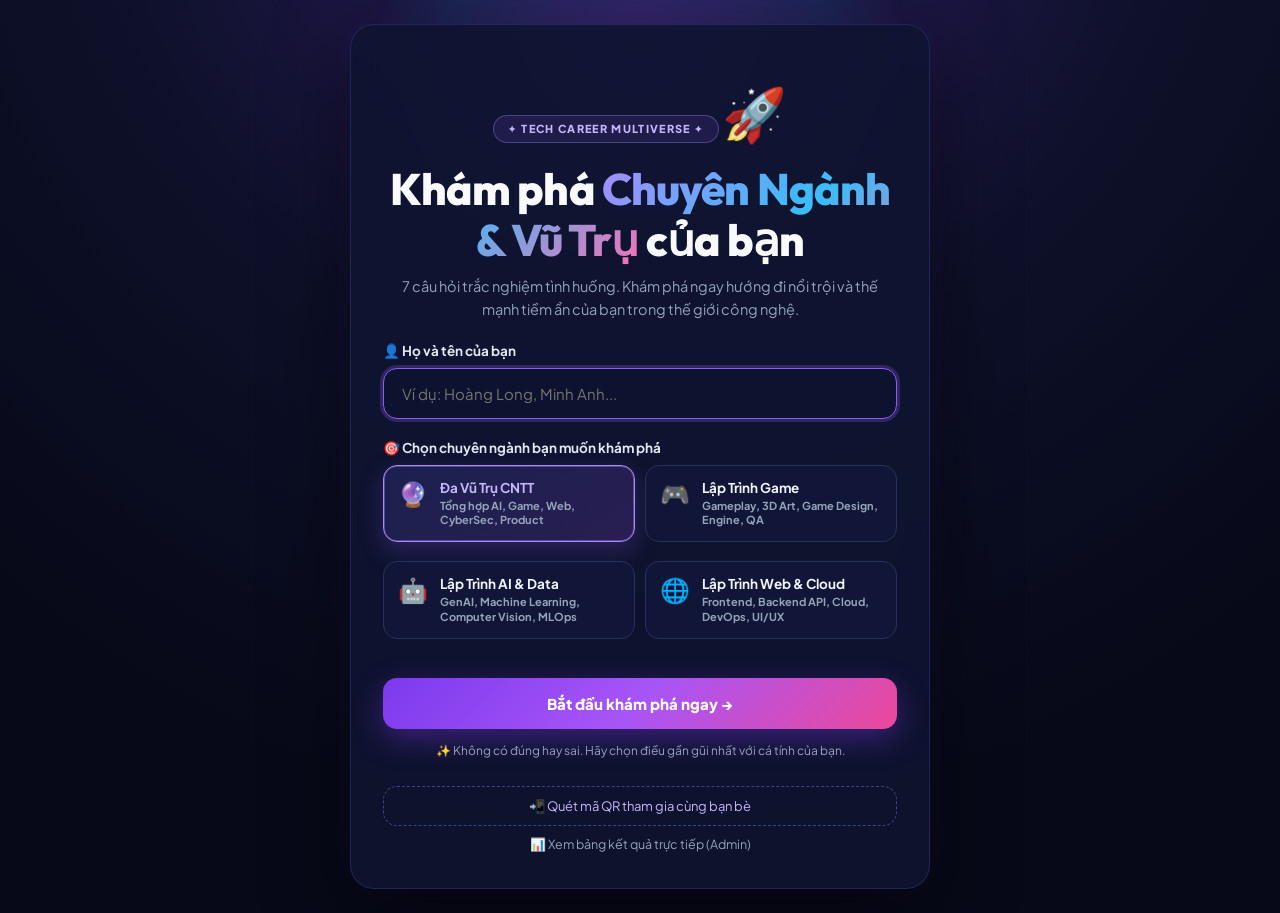
==== index.html @ b435159c "feat: add multi-major expansion for Game Dev, AI Programming, Web Cloud and IT Multiverse with rich " ====
<!doctype html>
<html lang="vi">
<head>
  <meta charset="UTF-8">
  <meta name="viewport" content="width=device-width,initial-scale=1">
  <title>Tech Multiverse — Khám Phá Chuyên Ngành CNTT, Game & AI</title>
  <link rel="stylesheet" href="css/style.css">
  <link rel="preconnect" href="https://fonts.googleapis.com">
  <link rel="preconnect" href="https://fonts.gstatic.com" crossorigin>
  <link href="https://fonts.googleapis.com/css2?family=Outfit:wght@400;500;600;700;800;900&family=Plus+Jakarta+Sans:wght@400;500;600;700&display=swap" rel="stylesheet">
</head>
<body>
  <div class="bg-glow"></div>
  <main class="shell">
    <section class="hero card">
      <div class="badge">✦ TECH CAREER MULTIVERSE ✦</div>
      <div class="orbit">🚀</div>
      <h1>Khám phá <span>Chuyên Ngành & Vũ Trụ</span> của bạn</h1>
      <p class="hero-sub">7 câu hỏi trắc nghiệm tình huống. Khám phá ngay hướng đi nổi trội và thế mạnh tiềm ẩn của bạn trong thế giới công nghệ.</p>
      
      <form id="joinForm">
        <div class="form-group">
          <label for="name">👤 Họ và tên của bạn</label>
          <input id="name" maxlength="40" autocomplete="name" placeholder="Ví dụ: Hoàng Long, Minh Anh..." required autofocus>
        </div>

        <div class="form-group">
          <label>🎯 Chọn chuyên ngành bạn muốn khám phá</label>
          <div class="track-grid" id="trackSelector">
            <label class="track-card active" data-track="itGeneral">
              <input type="radio" name="track" value="itGeneral" checked>
              <div class="track-icon">🔮</div>
              <div class="track-text">
                <strong>Đa Vũ Trụ CNTT</strong>
                <span>Tổng hợp AI, Game, Web, CyberSec, Product</span>
              </div>
            </label>

            <label class="track-card" data-track="gameDev">
              <input type="radio" name="track" value="gameDev">
              <div class="track-icon">🎮</div>
              <div class="track-text">
                <strong>Lập Trình Game</strong>
                <span>Gameplay, 3D Art, Game Design, Engine, QA</span>
              </div>
            </label>

            <label class="track-card" data-track="aiFuture">
              <input type="radio" name="track" value="aiFuture">
              <div class="track-icon">🤖</div>
              <div class="track-text">
                <strong>Lập Trình AI & Data</strong>
                <span>GenAI, Machine Learning, Computer Vision, MLOps</span>
              </div>
            </label>

            <label class="track-card" data-track="webDev">
              <input type="radio" name="track" value="webDev">
              <div class="track-icon">🌐</div>
              <div class="track-text">
                <strong>Lập Trình Web & Cloud</strong>
                <span>Frontend, Backend API, Cloud, DevOps, UI/UX</span>
              </div>
            </label>
          </div>
        </div>

        <button type="submit" class="btn-start">Bắt đầu khám phá ngay →</button>
      </form>

      <p class="tiny">✨ Không có đúng hay sai. Hãy chọn điều gần gũi nhất với cá tính của bạn.</p>
      
      <div class="hero-actions">
        <button type="button" class="share-trigger" onclick="openShareQrModal()">📲 Quét mã QR tham gia cùng bạn bè</button>
        <a href="admin.html" class="admin-link">📊 Xem bảng kết quả trực tiếp (Admin)</a>
      </div>
    </section>
  </main>

  <!-- Share QR Modal -->
  <div id="shareQrModal" class="modal-overlay" onclick="closeShareQrModal(event)">
    <div class="modal-content" onclick="event.stopPropagation()">
      <button class="modal-close" onclick="closeShareQrModal()">&times;</button>
      <div class="badge">CHIA SẺ TRÒ CHƠI</div>
      <h2 style="margin:12px 0 6px">Mời bạn bè cùng thử sức</h2>
      <p style="margin:0 0 14px;color:var(--muted)">Quét mã QR dưới đây bằng camera điện thoại để vào game:</p>
      <div id="shareQrCode" class="big-qr"></div>
      <div class="qr-url-badge" id="shareUrlDisplay" style="font-size:13px;margin-bottom:12px"></div>
    </div>
  </div>

  <script src="js/qrcode.min.js"></script>
  <script src="js/app.js"></script>
</body>
</html>
---- css/style.css ----
/* =========================================================
   TECH & GAME & AI CAREER MULTIVERSE — DESIGN SYSTEM
   ========================================================= */

* {
  box-sizing: border-box;
}

:root {
  --bg: #070918;
  --bg-gradient: radial-gradient(circle at 50% -20%, #2f1d64 0%, #0d1028 45%, #070918 80%);
  --card: rgba(16, 20, 48, 0.92);
  --card-border: rgba(99, 102, 241, 0.22);
  --card-hover: rgba(26, 32, 72, 0.95);
  --text: #f8fafc;
  --muted: #94a3b8;
  --line: #222953;
  --accent: #8b5cf6;
  --accent-light: #c084fc;
  --accent-glow: rgba(139, 92, 246, 0.35);
  --game-color: #ff6b81;
  --ai-color: #00d2d3;
  --web-color: #54a0ff;
  --radius-lg: 24px;
  --radius-md: 14px;
  --radius-sm: 8px;
}

body {
  margin: 0;
  font-family: 'Plus Jakarta Sans', 'Outfit', Inter, ui-sans-serif, system-ui, -apple-system, sans-serif;
  background: var(--bg-gradient);
  background-color: var(--bg);
  color: var(--text);
  min-height: 100vh;
  position: relative;
  overflow-x: hidden;
  -webkit-font-smoothing: antialiased;
}

.bg-glow {
  position: fixed;
  top: -150px;
  left: 50%;
  transform: translateX(-50%);
  width: 650px;
  height: 400px;
  background: radial-gradient(circle, rgba(139, 92, 246, 0.18) 0%, rgba(0, 210, 211, 0.08) 50%, transparent 70%);
  pointer-events: none;
  z-index: 0;
}

button, input, select {
  font: inherit;
}

.shell {
  min-height: 100vh;
  display: grid;
  place-items: center;
  padding: 24px 16px;
  position: relative;
  z-index: 1;
}

.card {
  width: min(100%, 580px);
  background: var(--card);
  backdrop-filter: blur(16px);
  -webkit-backdrop-filter: blur(16px);
  border: 1px solid var(--card-border);
  border-radius: var(--radius-lg);
  padding: 30px 24px;
  box-shadow: 0 25px 80px rgba(0, 0, 0, 0.55), 0 0 40px rgba(139, 92, 246, 0.08);
}

.hero {
  text-align: center;
}

.badge {
  display: inline-flex;
  align-items: center;
  gap: 6px;
  padding: 6px 14px;
  background: rgba(139, 92, 246, 0.12);
  border: 1px solid rgba(167, 139, 250, 0.35);
  border-radius: 999px;
  font-size: 11px;
  font-weight: 800;
  letter-spacing: 0.12em;
  color: #c4b5fd;
  text-transform: uppercase;
}

.orbit {
  font-size: 52px;
  margin: 18px 0 6px;
  display: inline-block;
  animation: floatOrb 3s ease-in-out infinite alternate;
}

@keyframes floatOrb {
  0% { transform: translateY(0px) rotate(0deg); }
  100% { transform: translateY(-8px) rotate(6deg); }
}

h1 {
  font-family: 'Outfit', sans-serif;
  font-size: clamp(30px, 7vw, 44px);
  font-weight: 800;
  line-height: 1.15;
  margin: 12px 0 10px;
  letter-spacing: -0.02em;
}

h1 span {
  background: linear-gradient(135deg, #a78bfa 0%, #38bdf8 50%, #f472b6 100%);
  -webkit-background-clip: text;
  -webkit-text-fill-color: transparent;
}

.hero-sub {
  color: var(--muted);
  line-height: 1.6;
  font-size: 14.5px;
  margin: 0 0 20px;
}

form {
  text-align: left;
  margin-top: 20px;
}

.form-group {
  margin-bottom: 20px;
}

label {
  display: block;
  font-size: 13.5px;
  font-weight: 700;
  margin: 0 0 9px;
  color: #e2e8f0;
}

input {
  width: 100%;
  padding: 15px 18px;
  border-radius: var(--radius-md);
  border: 1px solid #333d6b;
  background: #090c20;
  color: #fff;
  font-size: 15px;
  outline: none;
  transition: all 0.2s ease;
}

input:focus {
  border-color: #8b5cf6;
  box-shadow: 0 0 0 3px rgba(139, 92, 246, 0.25);
  background: #0d122e;
}

/* Track Selector Grid */
.track-grid {
  display: grid;
  grid-template-columns: 1fr;
  gap: 10px;
}

@media(min-width: 480px) {
  .track-grid {
    grid-template-columns: 1fr 1fr;
  }
}

.track-card {
  position: relative;
  display: flex;
  align-items: flex-start;
  gap: 12px;
  padding: 13px 14px;
  background: #111638;
  border: 1.5px solid #28305e;
  border-radius: var(--radius-md);
  cursor: pointer;
  transition: all 0.2s cubic-bezier(0.4, 0, 0.2, 1);
}

.track-card input[type="radio"] {
  display: none;
}

.track-card:hover {
  border-color: #7c6cf7;
  background: #171d49;
  transform: translateY(-2px);
}

.track-card.active {
  border-color: #a78bfa;
  background: linear-gradient(145deg, #1b204f 0%, #291e52 100%);
  box-shadow: 0 8px 24px rgba(139, 92, 246, 0.25), inset 0 0 0 1px rgba(167, 139, 250, 0.4);
}

.track-icon {
  font-size: 24px;
  flex-shrink: 0;
  line-height: 1;
  margin-top: 2px;
}

.track-text strong {
  display: block;
  font-size: 13.5px;
  color: #f1f5f9;
  font-weight: 700;
}

.track-text span {
  display: block;
  font-size: 11px;
  color: var(--muted);
  line-height: 1.35;
  margin-top: 3px;
}

.track-card.active .track-text strong {
  color: #c4b5fd;
}

button.btn-start, .btn-primary {
  width: 100%;
  border: 0;
  border-radius: var(--radius-md);
  padding: 16px;
  margin-top: 10px;
  background: linear-gradient(135deg, #7c3aed 0%, #a855f7 50%, #ec4899 100%);
  color: white;
  font-weight: 800;
  font-size: 15px;
  cursor: pointer;
  box-shadow: 0 10px 30px rgba(124, 58, 237, 0.4);
  transition: all 0.2s ease;
}

button.btn-start:hover, .btn-primary:hover {
  transform: translateY(-2px);
  box-shadow: 0 14px 38px rgba(124, 58, 237, 0.55);
}

button.btn-start:disabled {
  opacity: 0.6;
  cursor: not-allowed;
  transform: none;
}

.tiny {
  font-size: 12px;
  color: var(--muted);
  margin-top: 14px;
}

.hero-actions {
  margin-top: 18px;
  display: flex;
  flex-direction: column;
  gap: 10px;
}

.admin-link {
  font-size: 12.5px;
  color: #94a3b8;
  text-decoration: none;
  transition: color 0.2s;
}

.admin-link:hover {
  color: #c4b5fd;
  text-decoration: underline;
}

/* =========================================================
   GAME SCREEN
   ========================================================= */

.game-card {
  width: min(100%, 640px);
}

.game-header {
  display: flex;
  justify-content: space-between;
  align-items: center;
  gap: 12px;
  padding-bottom: 16px;
  border-bottom: 1px solid var(--line);
  margin-bottom: 16px;
}

.user-chip {
  display: inline-flex;
  align-items: center;
  gap: 8px;
  background: #151a3f;
  padding: 5px 12px;
  border-radius: 999px;
  border: 1px solid #2b3366;
}

.user-avatar {
  font-size: 14px;
}

.user-name {
  font-size: 13px;
  font-weight: 700;
  color: #e2e8f0;
}

.topline {
  display: flex;
  align-items: center;
  justify-content: space-between;
  color: var(--muted);
  font-size: 13px;
}

.counter-badge {
  background: #202758;
  padding: 3px 10px;
  border-radius: 999px;
  font-weight: 800;
  color: #c4b5fd;
  font-size: 12px;
}

.progress {
  height: 8px;
  background: #1b2046;
  border-radius: 20px;
  margin: 12px 0 22px;
  overflow: hidden;
}

.progress i {
  display: block;
  height: 100%;
  width: 0;
  background: linear-gradient(90deg, #7c3aed, #06b6d4, #f43f5e);
  transition: width 0.3s cubic-bezier(0.4, 0, 0.2, 1);
}

.question-box {
  margin-bottom: 22px;
}

.question-box h2 {
  font-size: 19px;
  line-height: 1.45;
  margin: 0;
  font-weight: 700;
  color: #ffffff;
}

.q-num {
  color: #a78bfa;
  font-weight: 800;
}

.answers {
  display: grid;
  gap: 11px;
}

.answer {
  margin: 0;
  text-align: left;
  background: #14193d;
  border: 1px solid #2d3669;
  border-radius: var(--radius-md);
  padding: 14px 16px;
  font-weight: 600;
  font-size: 14px;
  color: #f1f5f9;
  cursor: pointer;
  display: flex;
  align-items: flex-start;
  gap: 12px;
  line-height: 1.45;
  transition: all 0.18s ease;
}

.answer:hover {
  border-color: #8b5cf6;
  background: #1d2354;
  transform: translateX(3px);
  box-shadow: 0 4px 16px rgba(139, 92, 246, 0.2);
}

.answer-index {
  display: inline-flex;
  align-items: center;
  justify-content: center;
  width: 24px;
  height: 24px;
  border-radius: 6px;
  background: #252e68;
  color: #c4b5fd;
  font-size: 12px;
  font-weight: 800;
  flex-shrink: 0;
}

/* =========================================================
   RESULT SCREEN
   ========================================================= */

.result-card {
  text-align: center;
  width: min(100%, 640px);
}

.result-header {
  display: flex;
  justify-content: space-between;
  align-items: center;
  padding-bottom: 14px;
  border-bottom: 1px solid var(--line);
  margin-bottom: 16px;
}

.user-greeting {
  font-size: 13px;
  color: var(--muted);
}

.user-greeting b {
  color: #fff;
}

.result-icon {
  font-size: 72px;
  margin: 10px 0 6px;
  filter: drop-shadow(0 0 25px rgba(167, 139, 250, 0.5));
  animation: pulseIcon 2s ease-in-out infinite alternate;
}

@keyframes pulseIcon {
  0% { transform: scale(1); }
  100% { transform: scale(1.08); }
}

.eyebrow {
  text-transform: uppercase;
  font-size: 11.5px;
  font-weight: 800;
  letter-spacing: 0.16em;
  color: #a78bfa;
  margin-bottom: 6px;
}

.result-card h1 {
  font-size: clamp(28px, 6vw, 36px);
  margin: 0 0 4px;
  letter-spacing: -0.01em;
}

.result-sub {
  font-size: 14px;
  font-weight: 600;
  color: #38bdf8;
  margin: 0 0 16px;
}

.result-desc {
  color: #cbd5e1;
  font-size: 14px;
  line-height: 1.6;
  text-align: left;
  background: #13173c;
  border: 1px solid #283060;
  border-radius: var(--radius-md);
  padding: 16px;
  margin-bottom: 18px;
}

/* Skills Box */
.skills-box {
  text-align: left;
  margin-bottom: 18px;
  background: #111537;
  border: 1px solid #272f60;
  border-radius: var(--radius-md);
  padding: 14px 16px;
}

.skills-title {
  display: block;
  font-size: 12.5px;
  font-weight: 700;
  color: #f1f5f9;
  margin-bottom: 10px;
}

.skills-pills {
  display: flex;
  flex-wrap: wrap;
  gap: 8px;
}

.skill-pill {
  display: inline-block;
  background: rgba(139, 92, 246, 0.15);
  border: 1px solid rgba(167, 139, 250, 0.35);
  color: #ddd6fe;
  font-size: 12px;
  font-weight: 600;
  padding: 4px 11px;
  border-radius: 999px;
}

/* Advice Card */
.advice-card {
  display: flex;
  align-items: flex-start;
  gap: 12px;
  text-align: left;
  background: linear-gradient(135deg, rgba(234, 179, 8, 0.08) 0%, rgba(139, 92, 246, 0.08) 100%);
  border: 1px solid rgba(234, 179, 8, 0.25);
  border-radius: var(--radius-md);
  padding: 14px 16px;
  margin-bottom: 22px;
}

.advice-icon {
  font-size: 22px;
  line-height: 1;
  margin-top: 2px;
}

.advice-content strong {
  display: block;
  font-size: 13px;
  color: #fef08a;
  margin-bottom: 3px;
}

.advice-content p {
  margin: 0;
  font-size: 13px;
  color: #e2e8f0;
  line-height: 1.5;
}

/* Score Section */
.score-section {
  text-align: left;
  margin-bottom: 22px;
}

.score-section h3 {
  font-size: 14px;
  color: var(--muted);
  margin: 0 0 12px;
}

.score-list {
  display: grid;
  gap: 10px;
}

.score-row {
  margin: 0;
}

.score-head {
  display: flex;
  justify-content: space-between;
  font-size: 13px;
  margin-bottom: 5px;
  color: #e2e8f0;
}

.score-head span {
  display: flex;
  align-items: center;
  gap: 6px;
}

.mini-bar {
  height: 8px;
  background: #1e2450;
  border-radius: 9px;
  overflow: hidden;
}

.mini-bar i {
  display: block;
  height: 100%;
  background: linear-gradient(90deg, #8b5cf6, #38bdf8);
  border-radius: 9px;
  transition: width 0.4s ease;
}

.result-actions {
  display: flex;
  flex-direction: column;
  gap: 10px;
}

/* =========================================================
   ADMIN DASHBOARD
   ========================================================= */

.admin-body {
  background: #060817;
}

.admin {
  max-width: 1200px;
  margin: auto;
  padding: 32px 20px;
  position: relative;
  z-index: 1;
}

.admin header {
  display: flex;
  justify-content: space-between;
  align-items: center;
  gap: 20px;
  flex-wrap: wrap;
  margin-bottom: 24px;
}

.admin header h1 {
  font-size: clamp(28px, 5vw, 38px);
  margin: 8px 0;
}

.secondary {
  width: auto;
  background: #151a3d;
  border: 1px solid #303a70;
  color: #f1f5f9;
  border-radius: var(--radius-sm);
  padding: 10px 16px;
  margin: 0;
  font-size: 13px;
  font-weight: 700;
  cursor: pointer;
  transition: all 0.2s ease;
}

.secondary:hover {
  background: #1e2555;
  border-color: #8b5cf6;
}

/* Filter Section */
.filter-section {
  background: #0e1232;
  border: 1px solid var(--line);
  border-radius: var(--radius-md);
  padding: 14px 18px;
  margin-bottom: 20px;
  display: flex;
  align-items: center;
  gap: 14px;
  flex-wrap: wrap;
}

.filter-title {
  font-size: 13px;
  font-weight: 700;
  color: #cbd5e1;
}

.filter-pills {
  display: flex;
  gap: 8px;
  flex-wrap: wrap;
}

.filter-pill {
  width: auto;
  margin: 0;
  padding: 7px 14px;
  font-size: 12.5px;
  font-weight: 700;
  border-radius: 999px;
  background: #161c46;
  border: 1px solid #2d3870;
  color: #cbd5e1;
  cursor: pointer;
  transition: all 0.2s ease;
}

.filter-pill:hover {
  border-color: #8b5cf6;
  color: #fff;
}

.filter-pill.active {
  background: linear-gradient(135deg, #7c3aed, #a855f7);
  border-color: #c084fc;
  color: #fff;
  box-shadow: 0 4px 14px rgba(124, 58, 237, 0.4);
}

.stats {
  display: grid;
  grid-template-columns: 1fr;
  gap: 14px;
  margin-bottom: 22px;
}

@media(min-width: 768px) {
  .stats {
    grid-template-columns: repeat(3, 1fr);
  }
}

.metric, .panel {
  background: #0f1435;
  border: 1px solid var(--line);
  border-radius: var(--radius-md);
  padding: 20px;
}

.metric span {
  color: var(--muted);
  font-size: 13px;
  font-weight: 600;
}

.metric strong {
  display: block;
  font-size: 26px;
  margin-top: 8px;
  color: #fff;
  font-family: 'Outfit', sans-serif;
  letter-spacing: -0.01em;
}

.admin-grid {
  display: grid;
  gap: 18px;
}

@media(min-width: 860px) {
  .admin-grid {
    grid-template-columns: 1.25fr 1fr;
  }
}

.panel h2 {
  margin: 0 0 16px;
  font-size: 18px;
}

.dash-row {
  margin: 16px 0;
}

.dash-head {
  display: flex;
  justify-content: space-between;
  gap: 10px;
  margin-bottom: 6px;
  font-size: 13.5px;
}

.dash-bar {
  height: 12px;
  background: #1b2149;
  border-radius: 10px;
  overflow: hidden;
}

.dash-bar i {
  display: block;
  height: 100%;
  background: linear-gradient(90deg, #7c3aed, #38bdf8);
  border-radius: 10px;
  transition: width 0.3s ease;
}

/* QR Code & Modal */
.qr-card {
  display: flex;
  align-items: center;
  gap: 20px;
  background: #0f1435;
  border: 1px solid var(--line);
  border-radius: var(--radius-md);
  padding: 18px;
  margin-bottom: 20px;
  flex-wrap: wrap;
}

.qr-container {
  background: #fff;
  padding: 8px;
  border-radius: 12px;
  display: inline-flex;
  justify-content: center;
  align-items: center;
  box-shadow: 0 8px 24px rgba(0, 0, 0, 0.4);
}

.qr-container img, .qr-container canvas {
  display: block;
  max-width: 100%;
  height: auto;
}

.qr-info {
  flex: 1;
  min-width: 240px;
}

.qr-info h3 {
  margin: 0 0 6px;
  font-size: 17px;
  color: #fff;
}

.qr-info p {
  margin: 0 0 10px;
  font-size: 13px;
  color: var(--muted);
}

.qr-url-badge {
  display: inline-block;
  padding: 6px 12px;
  background: #070919;
  border: 1px solid #2d3870;
  border-radius: 8px;
  font-family: monospace;
  font-size: 12.5px;
  color: #c4b5fd;
  word-break: break-all;
  margin-bottom: 10px;
}

.qr-actions {
  display: flex;
  gap: 8px;
  flex-wrap: wrap;
  align-items: center;
}

.btn-sm {
  padding: 7px 12px;
  font-size: 12px;
}

.qr-ip-input {
  padding: 7px 12px;
  font-size: 12px;
  border-radius: var(--radius-sm);
  border: 1px solid #2d3870;
  background: #090c20;
  color: #fff;
  width: 160px;
}

/* Modal */
.modal-overlay {
  position: fixed;
  top: 0;
  left: 0;
  width: 100vw;
  height: 100vh;
  background: rgba(5, 7, 20, 0.88);
  backdrop-filter: blur(10px);
  display: none;
  place-items: center;
  z-index: 9999;
  padding: 20px;
}

.modal-overlay.active {
  display: grid;
}

.modal-content {
  background: #101438;
  border: 1px solid #3d4988;
  border-radius: var(--radius-lg);
  padding: 32px;
  text-align: center;
  max-width: 480px;
  width: 100%;
  box-shadow: 0 30px 90px rgba(0, 0, 0, 0.85);
  position: relative;
  animation: modalPop 0.22s ease-out;
}

@keyframes modalPop {
  from { opacity: 0; transform: scale(0.92); }
  to { opacity: 1; transform: scale(1); }
}

.modal-close {
  position: absolute;
  top: 16px;
  right: 16px;
  background: none;
  border: none;
  color: var(--muted);
  font-size: 24px;
  cursor: pointer;
  width: auto;
  padding: 4px 10px;
  margin: 0;
}

.modal-close:hover {
  color: #fff;
}

.big-qr {
  background: #fff;
  padding: 14px;
  border-radius: 16px;
  display: inline-block;
  margin: 16px auto;
  box-shadow: 0 12px 36px rgba(0, 0, 0, 0.5);
}

.big-qr img, .big-qr canvas {
  display: block;
}

.share-trigger {
  margin-top: 10px;
  background: none;
  border: 1px dashed #3a4680;
  color: #c4b5fd;
  font-size: 13px;
  padding: 11px;
  border-radius: var(--radius-md);
  cursor: pointer;
  width: 100%;
  transition: all 0.2s;
}

.share-trigger:hover {
  border-color: #8b5cf6;
  background: rgba(139, 92, 246, 0.08);
}

/* Status & Toolbar */
.status-pill {
  display: inline-flex;
  align-items: center;
  gap: 6px;
  padding: 4px 12px;
  border-radius: 999px;
  font-size: 12px;
  font-weight: 600;
  background: rgba(255, 255, 255, 0.05);
  border: 1px solid #2b3566;
  margin-top: 6px;
}

.status-dot {
  width: 8px;
  height: 8px;
  border-radius: 50%;
  background: #10b981;
  box-shadow: 0 0 8px #10b981;
}

.status-dot.offline {
  background: #ef4444;
  box-shadow: 0 0 8px #ef4444;
}

.admin-toolbar {
  display: flex;
  gap: 8px;
  flex-wrap: wrap;
  align-items: center;
}

.btn-danger {
  background: #3f1523;
  border: 1px solid #7c2440;
  color: #fca5a5;
}

.btn-danger:hover {
  background: #5b1b31;
  border-color: #ef4444;
  color: #fff;
}

.btn-accent {
  background: linear-gradient(135deg, #6366f1, #8b5cf6);
  color: #fff;
  border: 0;
}

.person-row {
  display: flex;
  align-items: center;
  justify-content: space-between;
  padding: 12px 0;
  border-bottom: 1px solid #1c234f;
  gap: 12px;
}

.person-row:last-child {
  border-bottom: 0;
}

.person-avatar {
  width: 38px;
  height: 38px;
  border-radius: 50%;
  background: #171d46;
  border: 1px solid #2f3a74;
  display: flex;
  align-items: center;
  justify-content: center;
  font-size: 18px;
  flex-shrink: 0;
}

.person-main {
  flex: 1;
  min-width: 0;
}

.person-name {
  font-weight: 700;
  font-size: 14px;
  color: #fff;
  white-space: nowrap;
  overflow: hidden;
  text-overflow: ellipsis;
}

.track-tag {
  display: inline-block;
  font-size: 11px;
  font-weight: 700;
  background: #171d44;
  border: 1px solid #333d76;
  color: #93c5fd;
  padding: 2px 8px;
  border-radius: 6px;
}

.person-time {
  font-size: 11px;
  color: var(--muted);
  display: block;
  margin-top: 2px;
}

.person-tag {
  padding: 5px 11px;
  border-radius: 8px;
  background: #171e49;
  border: 1px solid #323d78;
  font-size: 12px;
  font-weight: 700;
  color: #c4b5fd;
  white-space: nowrap;
}

/* Scrollable Container */
#recent {
  max-height: 340px;
  overflow-y: auto;
  padding-right: 6px;
  scrollbar-width: thin;
  scrollbar-color: #384584 transparent;
}

#recent::-webkit-scrollbar {
  width: 6px;
}

#recent::-webkit-scrollbar-track {
  background: rgba(255, 255, 255, 0.03);
  border-radius: 10px;
}

#recent::-webkit-scrollbar-thumb {
  background: #384584;
  border-radius: 10px;
}

#recent::-webkit-scrollbar-thumb:hover {
  background: #6366f1;
}

@media(min-width: 800px) {
  .card {
    padding: 36px 32px;
  }
}
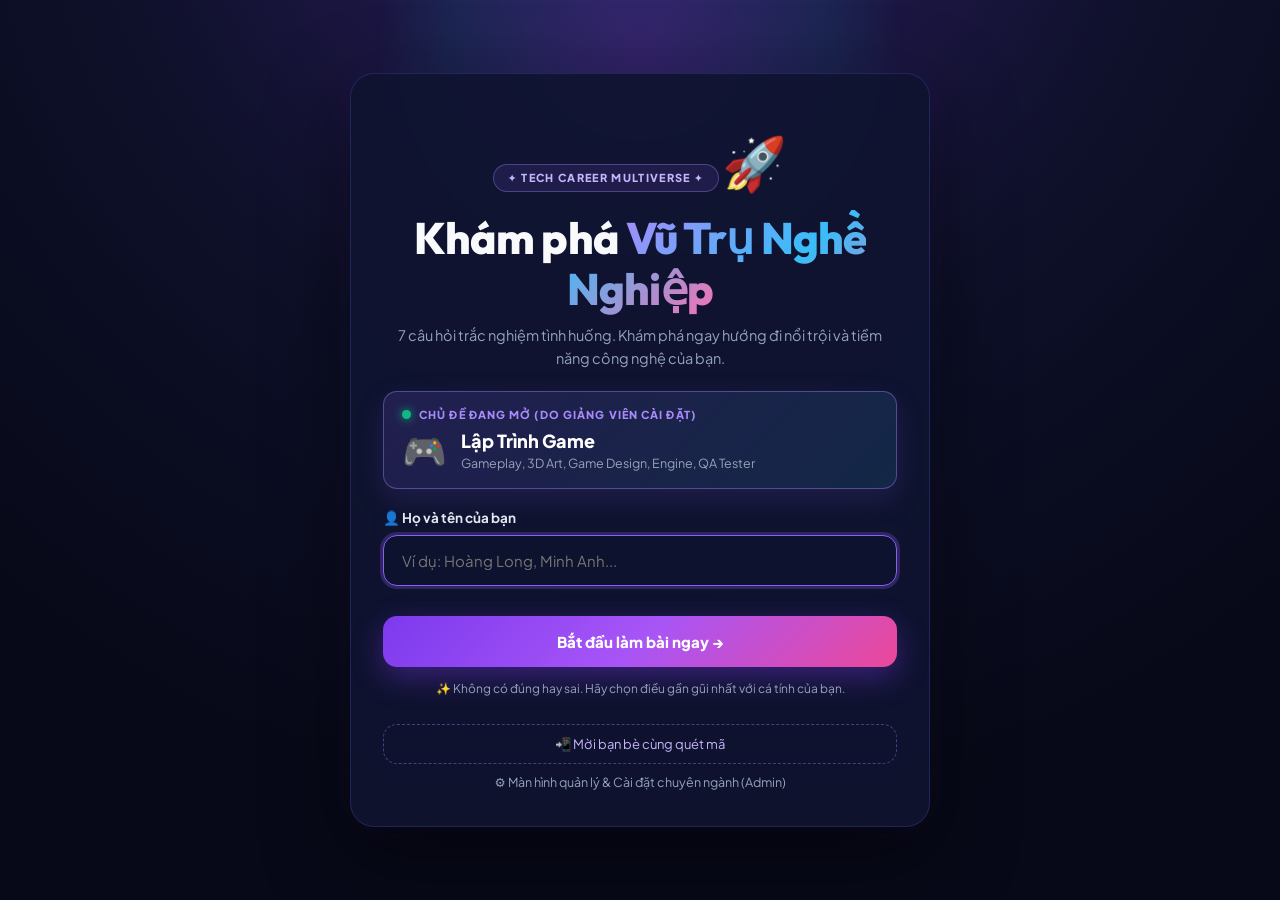
==== commit 6b34eedc: "fix: transfer major track selection to Admin control with real-time QR synchronization and simplifie" ====
--- a/index.html
+++ b/index.html
@@ -3,7 +3,7 @@
 <head>
   <meta charset="UTF-8">
   <meta name="viewport" content="width=device-width,initial-scale=1">
-  <title>Tech Multiverse — Khám Phá Chuyên Ngành CNTT, Game & AI</title>
+  <title>Tech Multiverse — Khám Phá Nghề Nghiệp CNTT, Game & AI</title>
   <link rel="stylesheet" href="css/style.css">
   <link rel="preconnect" href="https://fonts.googleapis.com">
   <link rel="preconnect" href="https://fonts.gstatic.com" crossorigin>
@@ -15,64 +15,38 @@
     <section class="hero card">
       <div class="badge">✦ TECH CAREER MULTIVERSE ✦</div>
       <div class="orbit">🚀</div>
-      <h1>Khám phá <span>Chuyên Ngành & Vũ Trụ</span> của bạn</h1>
-      <p class="hero-sub">7 câu hỏi trắc nghiệm tình huống. Khám phá ngay hướng đi nổi trội và thế mạnh tiềm ẩn của bạn trong thế giới công nghệ.</p>
+      <h1>Khám phá <span>Vũ Trụ Nghề Nghiệp</span></h1>
+      <p class="hero-sub">7 câu hỏi trắc nghiệm tình huống. Khám phá ngay hướng đi nổi trội và tiềm năng công nghệ của bạn.</p>
       
+      <!-- Banner Chủ Đề Do Admin Chỉ Định -->
+      <div class="active-track-banner" id="activeTrackBanner">
+        <div class="banner-top">
+          <span class="pulse-dot"></span>
+          <span class="banner-label">CHỦ ĐỀ ĐANG MỞ (DO GIẢNG VIÊN CÀI ĐẶT)</span>
+        </div>
+        <div class="banner-main">
+          <span class="banner-icon" id="bannerIcon">🎮</span>
+          <div class="banner-text">
+            <h3 id="bannerTitle">Đang tải chuyên ngành...</h3>
+            <p id="bannerDesc">Vui lòng chờ giây lát</p>
+          </div>
+        </div>
+      </div>
+
       <form id="joinForm">
         <div class="form-group">
           <label for="name">👤 Họ và tên của bạn</label>
           <input id="name" maxlength="40" autocomplete="name" placeholder="Ví dụ: Hoàng Long, Minh Anh..." required autofocus>
         </div>
 
-        <div class="form-group">
-          <label>🎯 Chọn chuyên ngành bạn muốn khám phá</label>
-          <div class="track-grid" id="trackSelector">
-            <label class="track-card active" data-track="itGeneral">
-              <input type="radio" name="track" value="itGeneral" checked>
-              <div class="track-icon">🔮</div>
-              <div class="track-text">
-                <strong>Đa Vũ Trụ CNTT</strong>
-                <span>Tổng hợp AI, Game, Web, CyberSec, Product</span>
-              </div>
-            </label>
-
-            <label class="track-card" data-track="gameDev">
-              <input type="radio" name="track" value="gameDev">
-              <div class="track-icon">🎮</div>
-              <div class="track-text">
-                <strong>Lập Trình Game</strong>
-                <span>Gameplay, 3D Art, Game Design, Engine, QA</span>
-              </div>
-            </label>
-
-            <label class="track-card" data-track="aiFuture">
-              <input type="radio" name="track" value="aiFuture">
-              <div class="track-icon">🤖</div>
-              <div class="track-text">
-                <strong>Lập Trình AI & Data</strong>
-                <span>GenAI, Machine Learning, Computer Vision, MLOps</span>
-              </div>
-            </label>
-
-            <label class="track-card" data-track="webDev">
-              <input type="radio" name="track" value="webDev">
-              <div class="track-icon">🌐</div>
-              <div class="track-text">
-                <strong>Lập Trình Web & Cloud</strong>
-                <span>Frontend, Backend API, Cloud, DevOps, UI/UX</span>
-              </div>
-            </label>
-          </div>
-        </div>
-
-        <button type="submit" class="btn-start">Bắt đầu khám phá ngay →</button>
+        <button type="submit" class="btn-start">Bắt đầu làm bài ngay →</button>
       </form>
 
       <p class="tiny">✨ Không có đúng hay sai. Hãy chọn điều gần gũi nhất với cá tính của bạn.</p>
       
       <div class="hero-actions">
-        <button type="button" class="share-trigger" onclick="openShareQrModal()">📲 Quét mã QR tham gia cùng bạn bè</button>
-        <a href="admin.html" class="admin-link">📊 Xem bảng kết quả trực tiếp (Admin)</a>
+        <button type="button" class="share-trigger" onclick="openShareQrModal()">📲 Mời bạn bè cùng quét mã</button>
+        <a href="admin.html" class="admin-link">⚙️ Màn hình quản lý & Cài đặt chuyên ngành (Admin)</a>
       </div>
     </section>
   </main>
@@ -82,7 +56,7 @@
     <div class="modal-content" onclick="event.stopPropagation()">
       <button class="modal-close" onclick="closeShareQrModal()">&times;</button>
       <div class="badge">CHIA SẺ TRÒ CHƠI</div>
-      <h2 style="margin:12px 0 6px">Mời bạn bè cùng thử sức</h2>
+      <h2 style="margin:12px 0 6px">Mời bạn cùng tham gia</h2>
       <p style="margin:0 0 14px;color:var(--muted)">Quét mã QR dưới đây bằng camera điện thoại để vào game:</p>
       <div id="shareQrCode" class="big-qr"></div>
       <div class="qr-url-badge" id="shareUrlDisplay" style="font-size:13px;margin-bottom:12px"></div>
--- a/css/style.css
+++ b/css/style.css
@@ -1107,4 +1107,224 @@
   .card {
     padding: 36px 32px;
   }
+}
+
+/* =========================================================
+   ACTIVE TRACK BANNER (STUDENT SCREEN)
+   ========================================================= */
+.active-track-banner {
+  background: linear-gradient(135deg, rgba(139, 92, 246, 0.16) 0%, rgba(56, 189, 248, 0.12) 100%);
+  border: 1.5px solid rgba(167, 139, 250, 0.4);
+  border-radius: var(--radius-md);
+  padding: 16px 18px;
+  margin: 18px 0 20px;
+  text-align: left;
+  box-shadow: 0 10px 30px rgba(139, 92, 246, 0.15);
+}
+
+.banner-top {
+  display: flex;
+  align-items: center;
+  gap: 8px;
+  margin-bottom: 8px;
+}
+
+.pulse-dot {
+  width: 9px;
+  height: 9px;
+  background: #10b981;
+  border-radius: 50%;
+  box-shadow: 0 0 10px #10b981;
+  animation: livePulse 1.8s infinite;
+}
+
+@keyframes livePulse {
+  0% { transform: scale(0.9); opacity: 0.8; }
+  50% { transform: scale(1.3); opacity: 1; box-shadow: 0 0 14px #10b981; }
+  100% { transform: scale(0.9); opacity: 0.8; }
+}
+
+.banner-label {
+  font-size: 11px;
+  font-weight: 800;
+  letter-spacing: 0.1em;
+  color: #a78bfa;
+}
+
+.banner-main {
+  display: flex;
+  align-items: center;
+  gap: 14px;
+}
+
+.banner-icon {
+  font-size: 36px;
+  line-height: 1;
+}
+
+.banner-text h3 {
+  margin: 0 0 3px;
+  font-size: 18px;
+  font-weight: 800;
+  color: #fff;
+}
+
+.banner-text p {
+  margin: 0;
+  font-size: 12.5px;
+  color: var(--muted);
+  line-height: 1.4;
+}
+
+/* =========================================================
+   ADMIN TRACK CONTROLLER PANEL
+   ========================================================= */
+.admin-control-card {
+  background: #0d1233;
+  border: 1.5px solid #2d3870;
+  border-radius: var(--radius-md);
+  padding: 22px;
+  margin-bottom: 22px;
+  box-shadow: 0 12px 36px rgba(0, 0, 0, 0.4);
+}
+
+.control-header {
+  display: flex;
+  justify-content: space-between;
+  align-items: center;
+  gap: 12px;
+  flex-wrap: wrap;
+  margin-bottom: 12px;
+}
+
+.control-badge {
+  font-size: 11px;
+  font-weight: 800;
+  letter-spacing: 0.12em;
+  color: #c4b5fd;
+  background: rgba(139, 92, 246, 0.15);
+  border: 1px solid rgba(167, 139, 250, 0.35);
+  padding: 5px 12px;
+  border-radius: 999px;
+}
+
+.active-room-pill {
+  display: inline-flex;
+  align-items: center;
+  gap: 8px;
+  background: #151d4e;
+  border: 1px solid #3b4b96;
+  padding: 6px 14px;
+  border-radius: 999px;
+  font-size: 13px;
+  color: #e2e8f0;
+}
+
+.active-room-pill b {
+  color: #38bdf8;
+}
+
+.control-desc {
+  font-size: 13.5px;
+  color: #cbd5e1;
+  margin: 0 0 16px;
+  line-height: 1.5;
+}
+
+.admin-track-selector {
+  display: grid;
+  grid-template-columns: 1fr;
+  gap: 12px;
+}
+
+@media(min-width: 600px) {
+  .admin-track-selector {
+    grid-template-columns: repeat(2, 1fr);
+  }
+}
+
+@media(min-width: 1024px) {
+  .admin-track-selector {
+    grid-template-columns: repeat(4, 1fr);
+  }
+}
+
+.admin-track-btn {
+  width: 100%;
+  margin: 0;
+  padding: 16px 14px;
+  background: #141940;
+  border: 1.5px solid #293368;
+  border-radius: var(--radius-md);
+  color: #fff;
+  cursor: pointer;
+  text-align: left;
+  display: flex;
+  flex-direction: column;
+  gap: 8px;
+  position: relative;
+  transition: all 0.22s ease;
+}
+
+.admin-track-btn:hover {
+  background: #1c2358;
+  border-color: #7c3aed;
+  transform: translateY(-2px);
+}
+
+.admin-track-btn.active {
+  background: linear-gradient(145deg, #1f2762 0%, #2f205c 100%);
+  border-color: #a78bfa;
+  box-shadow: 0 8px 24px rgba(139, 92, 246, 0.35), inset 0 0 0 1px rgba(196, 181, 253, 0.5);
+}
+
+.btn-icon {
+  font-size: 28px;
+  line-height: 1;
+}
+
+.btn-text strong {
+  display: block;
+  font-size: 14.5px;
+  color: #fff;
+  margin-bottom: 4px;
+}
+
+.btn-text small {
+  display: block;
+  font-size: 11.5px;
+  color: var(--muted);
+  line-height: 1.35;
+}
+
+.btn-check {
+  display: none;
+  font-size: 11px;
+  font-weight: 800;
+  color: #38ef7d;
+  background: rgba(16, 185, 129, 0.15);
+  border: 1px solid rgba(16, 185, 129, 0.35);
+  padding: 3px 8px;
+  border-radius: 6px;
+  align-self: flex-start;
+}
+
+.admin-track-btn.active .btn-check {
+  display: inline-block;
+}
+
+.modal-track-badge {
+  display: inline-block;
+  background: rgba(139, 92, 246, 0.2);
+  border: 1px solid rgba(167, 139, 250, 0.4);
+  color: #ddd6fe;
+  font-size: 14px;
+  font-weight: 700;
+  padding: 6px 16px;
+  border-radius: 999px;
+  margin: 6px 0 12px;
+}
+
+.modal-lg {
+  max-width: 520px;
 }
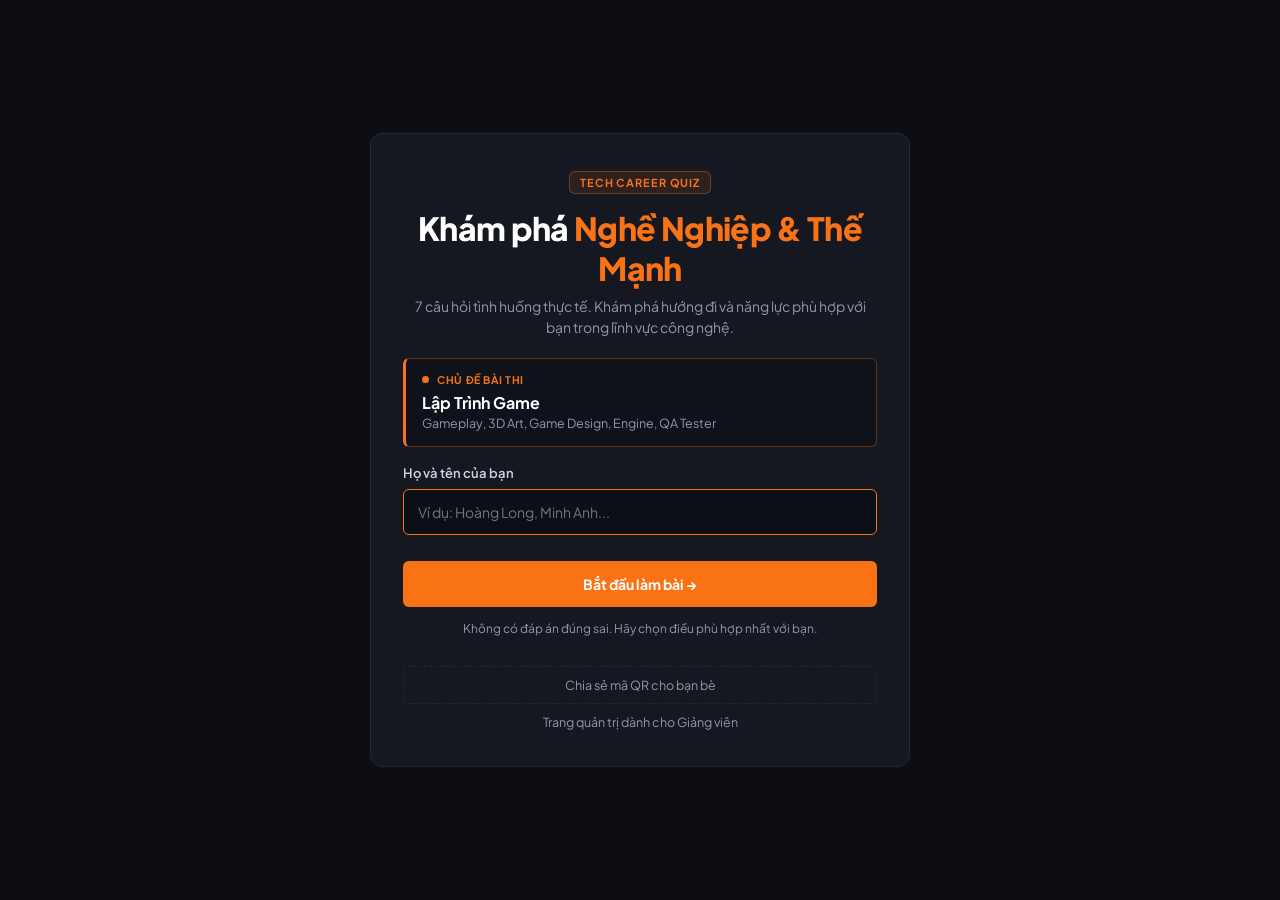
==== commit 46b7f8ca: "style: simplify UI to clean dark theme with solid orange accent, no gradients, minimal icons" ====
--- a/index.html
+++ b/index.html
@@ -3,29 +3,26 @@
 <head>
   <meta charset="UTF-8">
   <meta name="viewport" content="width=device-width,initial-scale=1">
-  <title>Tech Multiverse — Khám Phá Nghề Nghiệp CNTT, Game & AI</title>
+  <title>Khám Phá Nghề Nghiệp CNTT, Game & AI</title>
   <link rel="stylesheet" href="css/style.css">
   <link rel="preconnect" href="https://fonts.googleapis.com">
   <link rel="preconnect" href="https://fonts.gstatic.com" crossorigin>
-  <link href="https://fonts.googleapis.com/css2?family=Outfit:wght@400;500;600;700;800;900&family=Plus+Jakarta+Sans:wght@400;500;600;700&display=swap" rel="stylesheet">
+  <link href="https://fonts.googleapis.com/css2?family=Plus+Jakarta+Sans:wght@400;500;600;700;800&display=swap" rel="stylesheet">
 </head>
 <body>
-  <div class="bg-glow"></div>
   <main class="shell">
     <section class="hero card">
-      <div class="badge">✦ TECH CAREER MULTIVERSE ✦</div>
-      <div class="orbit">🚀</div>
-      <h1>Khám phá <span>Vũ Trụ Nghề Nghiệp</span></h1>
-      <p class="hero-sub">7 câu hỏi trắc nghiệm tình huống. Khám phá ngay hướng đi nổi trội và tiềm năng công nghệ của bạn.</p>
+      <div class="badge">TECH CAREER QUIZ</div>
+      <h1>Khám phá <span>Nghề Nghiệp & Thế Mạnh</span></h1>
+      <p class="hero-sub">7 câu hỏi tình huống thực tế. Khám phá hướng đi và năng lực phù hợp với bạn trong lĩnh vực công nghệ.</p>
       
-      <!-- Banner Chủ Đề Do Admin Chỉ Định -->
+      <!-- Banner Chủ Đề Do Admin Cài Đặt -->
       <div class="active-track-banner" id="activeTrackBanner">
         <div class="banner-top">
           <span class="pulse-dot"></span>
-          <span class="banner-label">CHỦ ĐỀ ĐANG MỞ (DO GIẢNG VIÊN CÀI ĐẶT)</span>
+          <span class="banner-label">Chủ đề bài thi</span>
         </div>
         <div class="banner-main">
-          <span class="banner-icon" id="bannerIcon">🎮</span>
           <div class="banner-text">
             <h3 id="bannerTitle">Đang tải chuyên ngành...</h3>
             <p id="bannerDesc">Vui lòng chờ giây lát</p>
@@ -35,18 +32,18 @@
 
       <form id="joinForm">
         <div class="form-group">
-          <label for="name">👤 Họ và tên của bạn</label>
+          <label for="name">Họ và tên của bạn</label>
           <input id="name" maxlength="40" autocomplete="name" placeholder="Ví dụ: Hoàng Long, Minh Anh..." required autofocus>
         </div>
 
-        <button type="submit" class="btn-start">Bắt đầu làm bài ngay →</button>
+        <button type="submit" class="btn-start">Bắt đầu làm bài →</button>
       </form>
 
-      <p class="tiny">✨ Không có đúng hay sai. Hãy chọn điều gần gũi nhất với cá tính của bạn.</p>
+      <p class="tiny">Không có đáp án đúng sai. Hãy chọn điều phù hợp nhất với bạn.</p>
       
       <div class="hero-actions">
-        <button type="button" class="share-trigger" onclick="openShareQrModal()">📲 Mời bạn bè cùng quét mã</button>
-        <a href="admin.html" class="admin-link">⚙️ Màn hình quản lý & Cài đặt chuyên ngành (Admin)</a>
+        <button type="button" class="share-trigger" onclick="openShareQrModal()">Chia sẻ mã QR cho bạn bè</button>
+        <a href="admin.html" class="admin-link">Trang quản trị dành cho Giảng viên</a>
       </div>
     </section>
   </main>
@@ -55,11 +52,11 @@
   <div id="shareQrModal" class="modal-overlay" onclick="closeShareQrModal(event)">
     <div class="modal-content" onclick="event.stopPropagation()">
       <button class="modal-close" onclick="closeShareQrModal()">&times;</button>
-      <div class="badge">CHIA SẺ TRÒ CHƠI</div>
-      <h2 style="margin:12px 0 6px">Mời bạn cùng tham gia</h2>
-      <p style="margin:0 0 14px;color:var(--muted)">Quét mã QR dưới đây bằng camera điện thoại để vào game:</p>
+      <div class="badge">CHIA SẺ BÀI THI</div>
+      <h2 style="margin:12px 0 6px;font-size:18px;">Mời bạn cùng tham gia</h2>
+      <p style="margin:0 0 14px;color:var(--muted);font-size:13px;">Quét mã QR dưới đây để vào làm bài:</p>
       <div id="shareQrCode" class="big-qr"></div>
-      <div class="qr-url-badge" id="shareUrlDisplay" style="font-size:13px;margin-bottom:12px"></div>
+      <div class="qr-url-badge" id="shareUrlDisplay"></div>
     </div>
   </div>
 
--- a/css/style.css
+++ b/css/style.css
@@ -1,5 +1,5 @@
 /* =========================================================
-   TECH & GAME & AI CAREER MULTIVERSE — DESIGN SYSTEM
+   TECH CAREER MULTIVERSE — MINIMAL DARK & ORANGE THEME
    ========================================================= */
 
 * {
@@ -7,47 +7,28 @@
 }
 
 :root {
-  --bg: #070918;
-  --bg-gradient: radial-gradient(circle at 50% -20%, #2f1d64 0%, #0d1028 45%, #070918 80%);
-  --card: rgba(16, 20, 48, 0.92);
-  --card-border: rgba(99, 102, 241, 0.22);
-  --card-hover: rgba(26, 32, 72, 0.95);
+  --bg: #0c0e14;
+  --card: #151821;
+  --card-border: #232734;
+  --card-hover: #1b1f2b;
   --text: #f8fafc;
-  --muted: #94a3b8;
-  --line: #222953;
-  --accent: #8b5cf6;
-  --accent-light: #c084fc;
-  --accent-glow: rgba(139, 92, 246, 0.35);
-  --game-color: #ff6b81;
-  --ai-color: #00d2d3;
-  --web-color: #54a0ff;
-  --radius-lg: 24px;
-  --radius-md: 14px;
-  --radius-sm: 8px;
+  --muted: #8e99ac;
+  --line: #1f2330;
+  --accent: #f97316;
+  --accent-hover: #ea580c;
+  --accent-subtle: rgba(249, 115, 22, 0.1);
+  --accent-border: rgba(249, 115, 22, 0.35);
+  --radius: 12px;
+  --radius-sm: 6px;
 }
 
 body {
   margin: 0;
-  font-family: 'Plus Jakarta Sans', 'Outfit', Inter, ui-sans-serif, system-ui, -apple-system, sans-serif;
-  background: var(--bg-gradient);
+  font-family: 'Plus Jakarta Sans', 'Outfit', Inter, -apple-system, BlinkMacSystemFont, 'Segoe UI', Roboto, sans-serif;
   background-color: var(--bg);
   color: var(--text);
   min-height: 100vh;
-  position: relative;
-  overflow-x: hidden;
   -webkit-font-smoothing: antialiased;
-}
-
-.bg-glow {
-  position: fixed;
-  top: -150px;
-  left: 50%;
-  transform: translateX(-50%);
-  width: 650px;
-  height: 400px;
-  background: radial-gradient(circle, rgba(139, 92, 246, 0.18) 0%, rgba(0, 210, 211, 0.08) 50%, transparent 70%);
-  pointer-events: none;
-  z-index: 0;
 }
 
 button, input, select {
@@ -56,22 +37,18 @@
 
 .shell {
   min-height: 100vh;
-  display: grid;
-  place-items: center;
+  display: flex;
+  align-items: center;
+  justify-content: center;
   padding: 24px 16px;
-  position: relative;
-  z-index: 1;
 }
 
 .card {
-  width: min(100%, 580px);
+  width: min(100%, 540px);
   background: var(--card);
-  backdrop-filter: blur(16px);
-  -webkit-backdrop-filter: blur(16px);
-  border: 1px solid var(--card-border);
-  border-radius: var(--radius-lg);
-  padding: 30px 24px;
-  box-shadow: 0 25px 80px rgba(0, 0, 0, 0.55), 0 0 40px rgba(139, 92, 246, 0.08);
+  border: 1px solid var(--card-border);
+  border-radius: var(--radius);
+  padding: 32px 28px;
 }
 
 .hero {
@@ -79,736 +56,782 @@
 }
 
 .badge {
-  display: inline-flex;
-  align-items: center;
-  gap: 6px;
-  padding: 6px 14px;
-  background: rgba(139, 92, 246, 0.12);
-  border: 1px solid rgba(167, 139, 250, 0.35);
-  border-radius: 999px;
+  display: inline-block;
+  padding: 4px 10px;
+  background: var(--accent-subtle);
+  border: 1px solid var(--accent-border);
+  border-radius: var(--radius-sm);
   font-size: 11px;
+  font-weight: 700;
+  letter-spacing: 0.08em;
+  color: var(--accent);
+  text-transform: uppercase;
+}
+
+h1 {
+  font-size: clamp(24px, 5vw, 32px);
   font-weight: 800;
-  letter-spacing: 0.12em;
-  color: #c4b5fd;
-  text-transform: uppercase;
-}
-
-.orbit {
-  font-size: 52px;
-  margin: 18px 0 6px;
-  display: inline-block;
-  animation: floatOrb 3s ease-in-out infinite alternate;
-}
-
-@keyframes floatOrb {
-  0% { transform: translateY(0px) rotate(0deg); }
-  100% { transform: translateY(-8px) rotate(6deg); }
-}
-
-h1 {
-  font-family: 'Outfit', sans-serif;
-  font-size: clamp(30px, 7vw, 44px);
-  font-weight: 800;
-  line-height: 1.15;
-  margin: 12px 0 10px;
+  line-height: 1.25;
+  margin: 14px 0 8px;
   letter-spacing: -0.02em;
+  color: #ffffff;
 }
 
 h1 span {
-  background: linear-gradient(135deg, #a78bfa 0%, #38bdf8 50%, #f472b6 100%);
-  -webkit-background-clip: text;
-  -webkit-text-fill-color: transparent;
+  color: var(--accent);
 }
 
 .hero-sub {
   color: var(--muted);
-  line-height: 1.6;
-  font-size: 14.5px;
+  line-height: 1.5;
+  font-size: 14px;
   margin: 0 0 20px;
 }
 
+/* Form */
 form {
   text-align: left;
-  margin-top: 20px;
+  margin-top: 16px;
 }
 
 .form-group {
-  margin-bottom: 20px;
+  margin-bottom: 16px;
 }
 
 label {
   display: block;
-  font-size: 13.5px;
-  font-weight: 700;
-  margin: 0 0 9px;
-  color: #e2e8f0;
+  font-size: 13px;
+  font-weight: 600;
+  margin: 0 0 8px;
+  color: #cbd5e1;
 }
 
 input {
   width: 100%;
-  padding: 15px 18px;
-  border-radius: var(--radius-md);
-  border: 1px solid #333d6b;
-  background: #090c20;
-  color: #fff;
-  font-size: 15px;
+  padding: 13px 14px;
+  border-radius: var(--radius-sm);
+  border: 1px solid var(--card-border);
+  background: #0d0f17;
+  color: #fff;
+  font-size: 14px;
   outline: none;
-  transition: all 0.2s ease;
+  transition: border-color 0.15s ease;
 }
 
 input:focus {
-  border-color: #8b5cf6;
-  box-shadow: 0 0 0 3px rgba(139, 92, 246, 0.25);
-  background: #0d122e;
-}
-
-/* Track Selector Grid */
-.track-grid {
+  border-color: var(--accent);
+}
+
+button.btn-start, .btn-primary {
+  width: 100%;
+  border: 0;
+  border-radius: var(--radius-sm);
+  padding: 14px;
+  margin-top: 10px;
+  background: var(--accent);
+  color: #ffffff;
+  font-weight: 700;
+  font-size: 14px;
+  cursor: pointer;
+  transition: background-color 0.15s ease;
+}
+
+button.btn-start:hover, .btn-primary:hover {
+  background: var(--accent-hover);
+}
+
+button:disabled {
+  opacity: 0.6;
+  cursor: not-allowed;
+}
+
+.tiny {
+  font-size: 12px;
+  color: var(--muted);
+  margin-top: 14px;
+}
+
+.hero-actions {
+  margin-top: 20px;
+  display: flex;
+  flex-direction: column;
+  gap: 10px;
+}
+
+.admin-link {
+  font-size: 12.5px;
+  color: var(--muted);
+  text-decoration: none;
+}
+
+.admin-link:hover {
+  color: var(--accent);
+  text-decoration: underline;
+}
+
+/* =========================================================
+   ACTIVE TRACK BANNER (STUDENT SCREEN)
+   ========================================================= */
+.active-track-banner {
+  background: #0f121a;
+  border: 1px solid var(--accent-border);
+  border-left: 3px solid var(--accent);
+  border-radius: var(--radius-sm);
+  padding: 14px 16px;
+  margin: 16px 0 18px;
+  text-align: left;
+}
+
+.banner-top {
+  display: flex;
+  align-items: center;
+  gap: 8px;
+  margin-bottom: 6px;
+}
+
+.pulse-dot {
+  width: 7px;
+  height: 7px;
+  background: var(--accent);
+  border-radius: 50%;
+}
+
+.banner-label {
+  font-size: 10.5px;
+  font-weight: 700;
+  letter-spacing: 0.06em;
+  color: var(--accent);
+  text-transform: uppercase;
+}
+
+.banner-main {
+  display: block;
+}
+
+.banner-text h3 {
+  margin: 0 0 2px;
+  font-size: 16px;
+  font-weight: 700;
+  color: #fff;
+}
+
+.banner-text p {
+  margin: 0;
+  font-size: 12.5px;
+  color: var(--muted);
+  line-height: 1.4;
+}
+
+/* =========================================================
+   GAME SCREEN
+   ========================================================= */
+.game-card {
+  width: min(100%, 600px);
+}
+
+.game-header {
+  display: flex;
+  justify-content: space-between;
+  align-items: center;
+  gap: 10px;
+  padding-bottom: 14px;
+  border-bottom: 1px solid var(--line);
+  margin-bottom: 16px;
+}
+
+.user-chip {
+  font-size: 13px;
+  font-weight: 600;
+  color: #cbd5e1;
+}
+
+.user-name {
+  color: #ffffff;
+  font-weight: 700;
+}
+
+.topline {
+  display: flex;
+  align-items: center;
+  justify-content: space-between;
+  color: var(--muted);
+  font-size: 12.5px;
+}
+
+.counter-badge {
+  font-weight: 700;
+  color: var(--accent);
+  font-size: 12.5px;
+}
+
+.progress {
+  height: 4px;
+  background: #1f2330;
+  border-radius: 2px;
+  margin: 10px 0 20px;
+  overflow: hidden;
+}
+
+.progress i {
+  display: block;
+  height: 100%;
+  width: 0;
+  background: var(--accent);
+  transition: width 0.2s ease;
+}
+
+.question-box {
+  margin-bottom: 20px;
+}
+
+.question-box h2 {
+  font-size: 17px;
+  line-height: 1.5;
+  margin: 0;
+  font-weight: 700;
+  color: #ffffff;
+}
+
+.q-num {
+  color: var(--accent);
+  font-weight: 700;
+}
+
+.answers {
+  display: grid;
+  gap: 10px;
+}
+
+.answer {
+  margin: 0;
+  text-align: left;
+  background: #0f121a;
+  border: 1px solid var(--card-border);
+  border-radius: var(--radius-sm);
+  padding: 13px 15px;
+  font-weight: 500;
+  font-size: 13.5px;
+  color: #e2e8f0;
+  cursor: pointer;
+  display: flex;
+  align-items: flex-start;
+  gap: 10px;
+  line-height: 1.4;
+  transition: border-color 0.15s ease, background 0.15s ease;
+}
+
+.answer:hover {
+  border-color: var(--accent);
+  background: #161a26;
+}
+
+.answer-index {
+  display: inline-flex;
+  align-items: center;
+  justify-content: center;
+  width: 20px;
+  height: 20px;
+  border-radius: 4px;
+  background: #1f2433;
+  color: var(--accent);
+  font-size: 11px;
+  font-weight: 700;
+  flex-shrink: 0;
+  margin-top: 1px;
+}
+
+/* =========================================================
+   RESULT SCREEN
+   ========================================================= */
+.result-card {
+  text-align: center;
+  width: min(100%, 600px);
+}
+
+.result-header {
+  display: flex;
+  justify-content: space-between;
+  align-items: center;
+  padding-bottom: 14px;
+  border-bottom: 1px solid var(--line);
+  margin-bottom: 18px;
+}
+
+.user-greeting {
+  font-size: 12.5px;
+  color: var(--muted);
+}
+
+.user-greeting b {
+  color: #fff;
+}
+
+.eyebrow {
+  text-transform: uppercase;
+  font-size: 11px;
+  font-weight: 700;
+  letter-spacing: 0.1em;
+  color: var(--accent);
+  margin: 0 0 6px;
+}
+
+.result-card h1 {
+  font-size: 26px;
+  margin: 0 0 4px;
+  color: #ffffff;
+}
+
+.result-sub {
+  font-size: 13.5px;
+  font-weight: 600;
+  color: var(--muted);
+  margin: 0 0 16px;
+}
+
+.result-desc {
+  color: #cbd5e1;
+  font-size: 13.5px;
+  line-height: 1.55;
+  text-align: left;
+  background: #0f121a;
+  border: 1px solid var(--card-border);
+  border-radius: var(--radius-sm);
+  padding: 14px 16px;
+  margin-bottom: 16px;
+}
+
+/* Skills Box */
+.skills-box {
+  text-align: left;
+  margin-bottom: 16px;
+  background: #0f121a;
+  border: 1px solid var(--card-border);
+  border-radius: var(--radius-sm);
+  padding: 13px 15px;
+}
+
+.skills-title {
+  display: block;
+  font-size: 12px;
+  font-weight: 700;
+  color: #f1f5f9;
+  margin-bottom: 8px;
+}
+
+.skills-pills {
+  display: flex;
+  flex-wrap: wrap;
+  gap: 6px;
+}
+
+.skill-pill {
+  display: inline-block;
+  background: #181d2a;
+  border: 1px solid #282f42;
+  color: #cbd5e1;
+  font-size: 11.5px;
+  font-weight: 600;
+  padding: 3px 9px;
+  border-radius: 4px;
+}
+
+/* Advice Card */
+.advice-card {
+  text-align: left;
+  background: #0f121a;
+  border: 1px solid var(--card-border);
+  border-left: 3px solid var(--accent);
+  border-radius: var(--radius-sm);
+  padding: 13px 15px;
+  margin-bottom: 20px;
+}
+
+.advice-content strong {
+  display: block;
+  font-size: 12px;
+  color: var(--accent);
+  margin-bottom: 4px;
+  text-transform: uppercase;
+  letter-spacing: 0.05em;
+}
+
+.advice-content p {
+  margin: 0;
+  font-size: 13px;
+  color: #cbd5e1;
+  line-height: 1.45;
+}
+
+/* Score Section */
+.score-section {
+  text-align: left;
+  margin-bottom: 20px;
+}
+
+.score-section h3 {
+  font-size: 13px;
+  font-weight: 700;
+  color: var(--muted);
+  margin: 0 0 10px;
+}
+
+.score-list {
+  display: grid;
+  gap: 8px;
+}
+
+.score-row {
+  margin: 0;
+}
+
+.score-head {
+  display: flex;
+  justify-content: space-between;
+  font-size: 12.5px;
+  margin-bottom: 4px;
+  color: #e2e8f0;
+}
+
+.mini-bar {
+  height: 6px;
+  background: #1c202d;
+  border-radius: 3px;
+  overflow: hidden;
+}
+
+.mini-bar i {
+  display: block;
+  height: 100%;
+  background: var(--accent);
+  border-radius: 3px;
+  transition: width 0.3s ease;
+}
+
+.result-actions {
+  display: flex;
+  flex-direction: column;
+  gap: 8px;
+}
+
+/* =========================================================
+   ADMIN DASHBOARD
+   ========================================================= */
+.admin-body {
+  background: #090b10;
+}
+
+.admin {
+  max-width: 1140px;
+  margin: auto;
+  padding: 28px 18px;
+}
+
+.admin header {
+  display: flex;
+  justify-content: space-between;
+  align-items: center;
+  gap: 16px;
+  flex-wrap: wrap;
+  margin-bottom: 20px;
+  padding-bottom: 16px;
+  border-bottom: 1px solid var(--line);
+}
+
+.admin header h1 {
+  font-size: 26px;
+  margin: 6px 0;
+}
+
+.secondary {
+  width: auto;
+  background: #151821;
+  border: 1px solid var(--card-border);
+  color: #e2e8f0;
+  border-radius: var(--radius-sm);
+  padding: 8px 14px;
+  margin: 0;
+  font-size: 12.5px;
+  font-weight: 600;
+  cursor: pointer;
+  transition: background 0.15s, border-color 0.15s;
+}
+
+.secondary:hover {
+  background: #1e2230;
+  border-color: #383f55;
+}
+
+/* Admin Track Selector Panel */
+.admin-control-card {
+  background: var(--card);
+  border: 1px solid var(--card-border);
+  border-radius: var(--radius);
+  padding: 18px 20px;
+  margin-bottom: 18px;
+}
+
+.control-header {
+  display: flex;
+  justify-content: space-between;
+  align-items: center;
+  gap: 10px;
+  flex-wrap: wrap;
+  margin-bottom: 8px;
+}
+
+.control-badge {
+  font-size: 11px;
+  font-weight: 700;
+  color: var(--accent);
+  letter-spacing: 0.06em;
+}
+
+.active-room-pill {
+  display: inline-flex;
+  align-items: center;
+  gap: 6px;
+  background: #0f121a;
+  border: 1px solid var(--card-border);
+  padding: 4px 10px;
+  border-radius: var(--radius-sm);
+  font-size: 12px;
+  color: #cbd5e1;
+}
+
+.active-room-pill b {
+  color: var(--accent);
+}
+
+.control-desc {
+  font-size: 13px;
+  color: var(--muted);
+  margin: 0 0 14px;
+}
+
+.admin-track-selector {
   display: grid;
   grid-template-columns: 1fr;
   gap: 10px;
 }
 
-@media(min-width: 480px) {
-  .track-grid {
-    grid-template-columns: 1fr 1fr;
+@media(min-width: 580px) {
+  .admin-track-selector {
+    grid-template-columns: repeat(2, 1fr);
   }
 }
 
-.track-card {
-  position: relative;
-  display: flex;
-  align-items: flex-start;
-  gap: 12px;
-  padding: 13px 14px;
-  background: #111638;
-  border: 1.5px solid #28305e;
-  border-radius: var(--radius-md);
+@media(min-width: 960px) {
+  .admin-track-selector {
+    grid-template-columns: repeat(4, 1fr);
+  }
+}
+
+.admin-track-btn {
+  width: 100%;
+  margin: 0;
+  padding: 12px 14px;
+  background: #0f121a;
+  border: 1px solid var(--card-border);
+  border-radius: var(--radius-sm);
+  color: #fff;
   cursor: pointer;
-  transition: all 0.2s cubic-bezier(0.4, 0, 0.2, 1);
-}
-
-.track-card input[type="radio"] {
+  text-align: left;
+  display: flex;
+  flex-direction: column;
+  gap: 6px;
+  transition: border-color 0.15s, background 0.15s;
+}
+
+.admin-track-btn:hover {
+  background: #171a26;
+  border-color: #383f55;
+}
+
+.admin-track-btn.active {
+  background: #171b26;
+  border: 1px solid var(--accent);
+}
+
+.btn-text strong {
+  display: block;
+  font-size: 13.5px;
+  color: #fff;
+  margin-bottom: 2px;
+}
+
+.admin-track-btn.active .btn-text strong {
+  color: var(--accent);
+}
+
+.btn-text small {
+  display: block;
+  font-size: 11px;
+  color: var(--muted);
+  line-height: 1.3;
+}
+
+.btn-check {
   display: none;
-}
-
-.track-card:hover {
-  border-color: #7c6cf7;
-  background: #171d49;
-  transform: translateY(-2px);
-}
-
-.track-card.active {
-  border-color: #a78bfa;
-  background: linear-gradient(145deg, #1b204f 0%, #291e52 100%);
-  box-shadow: 0 8px 24px rgba(139, 92, 246, 0.25), inset 0 0 0 1px rgba(167, 139, 250, 0.4);
-}
-
-.track-icon {
-  font-size: 24px;
-  flex-shrink: 0;
-  line-height: 1;
-  margin-top: 2px;
-}
-
-.track-text strong {
-  display: block;
-  font-size: 13.5px;
-  color: #f1f5f9;
-  font-weight: 700;
-}
-
-.track-text span {
-  display: block;
-  font-size: 11px;
-  color: var(--muted);
-  line-height: 1.35;
-  margin-top: 3px;
-}
-
-.track-card.active .track-text strong {
-  color: #c4b5fd;
-}
-
-button.btn-start, .btn-primary {
-  width: 100%;
-  border: 0;
-  border-radius: var(--radius-md);
-  padding: 16px;
-  margin-top: 10px;
-  background: linear-gradient(135deg, #7c3aed 0%, #a855f7 50%, #ec4899 100%);
-  color: white;
-  font-weight: 800;
-  font-size: 15px;
-  cursor: pointer;
-  box-shadow: 0 10px 30px rgba(124, 58, 237, 0.4);
-  transition: all 0.2s ease;
-}
-
-button.btn-start:hover, .btn-primary:hover {
-  transform: translateY(-2px);
-  box-shadow: 0 14px 38px rgba(124, 58, 237, 0.55);
-}
-
-button.btn-start:disabled {
-  opacity: 0.6;
-  cursor: not-allowed;
-  transform: none;
-}
-
-.tiny {
-  font-size: 12px;
-  color: var(--muted);
-  margin-top: 14px;
-}
-
-.hero-actions {
-  margin-top: 18px;
-  display: flex;
-  flex-direction: column;
-  gap: 10px;
-}
-
-.admin-link {
-  font-size: 12.5px;
-  color: #94a3b8;
-  text-decoration: none;
-  transition: color 0.2s;
-}
-
-.admin-link:hover {
-  color: #c4b5fd;
-  text-decoration: underline;
-}
-
-/* =========================================================
-   GAME SCREEN
-   ========================================================= */
-
-.game-card {
-  width: min(100%, 640px);
-}
-
-.game-header {
-  display: flex;
-  justify-content: space-between;
-  align-items: center;
-  gap: 12px;
-  padding-bottom: 16px;
-  border-bottom: 1px solid var(--line);
-  margin-bottom: 16px;
-}
-
-.user-chip {
-  display: inline-flex;
-  align-items: center;
-  gap: 8px;
-  background: #151a3f;
-  padding: 5px 12px;
-  border-radius: 999px;
-  border: 1px solid #2b3366;
-}
-
-.user-avatar {
-  font-size: 14px;
-}
-
-.user-name {
-  font-size: 13px;
-  font-weight: 700;
-  color: #e2e8f0;
-}
-
-.topline {
-  display: flex;
-  align-items: center;
-  justify-content: space-between;
-  color: var(--muted);
-  font-size: 13px;
-}
-
-.counter-badge {
-  background: #202758;
-  padding: 3px 10px;
-  border-radius: 999px;
-  font-weight: 800;
-  color: #c4b5fd;
-  font-size: 12px;
-}
-
-.progress {
-  height: 8px;
-  background: #1b2046;
-  border-radius: 20px;
-  margin: 12px 0 22px;
-  overflow: hidden;
-}
-
-.progress i {
-  display: block;
-  height: 100%;
-  width: 0;
-  background: linear-gradient(90deg, #7c3aed, #06b6d4, #f43f5e);
-  transition: width 0.3s cubic-bezier(0.4, 0, 0.2, 1);
-}
-
-.question-box {
-  margin-bottom: 22px;
-}
-
-.question-box h2 {
-  font-size: 19px;
-  line-height: 1.45;
-  margin: 0;
-  font-weight: 700;
-  color: #ffffff;
-}
-
-.q-num {
-  color: #a78bfa;
-  font-weight: 800;
-}
-
-.answers {
-  display: grid;
-  gap: 11px;
-}
-
-.answer {
-  margin: 0;
-  text-align: left;
-  background: #14193d;
-  border: 1px solid #2d3669;
-  border-radius: var(--radius-md);
-  padding: 14px 16px;
-  font-weight: 600;
-  font-size: 14px;
-  color: #f1f5f9;
-  cursor: pointer;
-  display: flex;
-  align-items: flex-start;
-  gap: 12px;
-  line-height: 1.45;
-  transition: all 0.18s ease;
-}
-
-.answer:hover {
-  border-color: #8b5cf6;
-  background: #1d2354;
-  transform: translateX(3px);
-  box-shadow: 0 4px 16px rgba(139, 92, 246, 0.2);
-}
-
-.answer-index {
-  display: inline-flex;
-  align-items: center;
-  justify-content: center;
-  width: 24px;
-  height: 24px;
-  border-radius: 6px;
-  background: #252e68;
-  color: #c4b5fd;
-  font-size: 12px;
-  font-weight: 800;
-  flex-shrink: 0;
-}
-
-/* =========================================================
-   RESULT SCREEN
-   ========================================================= */
-
-.result-card {
-  text-align: center;
-  width: min(100%, 640px);
-}
-
-.result-header {
-  display: flex;
-  justify-content: space-between;
-  align-items: center;
-  padding-bottom: 14px;
-  border-bottom: 1px solid var(--line);
-  margin-bottom: 16px;
-}
-
-.user-greeting {
-  font-size: 13px;
-  color: var(--muted);
-}
-
-.user-greeting b {
-  color: #fff;
-}
-
-.result-icon {
-  font-size: 72px;
-  margin: 10px 0 6px;
-  filter: drop-shadow(0 0 25px rgba(167, 139, 250, 0.5));
-  animation: pulseIcon 2s ease-in-out infinite alternate;
-}
-
-@keyframes pulseIcon {
-  0% { transform: scale(1); }
-  100% { transform: scale(1.08); }
-}
-
-.eyebrow {
-  text-transform: uppercase;
-  font-size: 11.5px;
-  font-weight: 800;
-  letter-spacing: 0.16em;
-  color: #a78bfa;
-  margin-bottom: 6px;
-}
-
-.result-card h1 {
-  font-size: clamp(28px, 6vw, 36px);
-  margin: 0 0 4px;
-  letter-spacing: -0.01em;
-}
-
-.result-sub {
-  font-size: 14px;
-  font-weight: 600;
-  color: #38bdf8;
-  margin: 0 0 16px;
-}
-
-.result-desc {
-  color: #cbd5e1;
-  font-size: 14px;
-  line-height: 1.6;
-  text-align: left;
-  background: #13173c;
-  border: 1px solid #283060;
-  border-radius: var(--radius-md);
-  padding: 16px;
-  margin-bottom: 18px;
-}
-
-/* Skills Box */
-.skills-box {
-  text-align: left;
-  margin-bottom: 18px;
-  background: #111537;
-  border: 1px solid #272f60;
-  border-radius: var(--radius-md);
-  padding: 14px 16px;
-}
-
-.skills-title {
-  display: block;
-  font-size: 12.5px;
-  font-weight: 700;
-  color: #f1f5f9;
-  margin-bottom: 10px;
-}
-
-.skills-pills {
-  display: flex;
-  flex-wrap: wrap;
-  gap: 8px;
-}
-
-.skill-pill {
+  font-size: 10px;
+  font-weight: 700;
+  color: var(--accent);
+  align-self: flex-start;
+}
+
+.admin-track-btn.active .btn-check {
   display: inline-block;
-  background: rgba(139, 92, 246, 0.15);
-  border: 1px solid rgba(167, 139, 250, 0.35);
-  color: #ddd6fe;
-  font-size: 12px;
-  font-weight: 600;
-  padding: 4px 11px;
-  border-radius: 999px;
-}
-
-/* Advice Card */
-.advice-card {
-  display: flex;
-  align-items: flex-start;
-  gap: 12px;
-  text-align: left;
-  background: linear-gradient(135deg, rgba(234, 179, 8, 0.08) 0%, rgba(139, 92, 246, 0.08) 100%);
-  border: 1px solid rgba(234, 179, 8, 0.25);
-  border-radius: var(--radius-md);
-  padding: 14px 16px;
-  margin-bottom: 22px;
-}
-
-.advice-icon {
-  font-size: 22px;
-  line-height: 1;
-  margin-top: 2px;
-}
-
-.advice-content strong {
-  display: block;
-  font-size: 13px;
-  color: #fef08a;
-  margin-bottom: 3px;
-}
-
-.advice-content p {
-  margin: 0;
-  font-size: 13px;
-  color: #e2e8f0;
-  line-height: 1.5;
-}
-
-/* Score Section */
-.score-section {
-  text-align: left;
-  margin-bottom: 22px;
-}
-
-.score-section h3 {
-  font-size: 14px;
-  color: var(--muted);
-  margin: 0 0 12px;
-}
-
-.score-list {
-  display: grid;
-  gap: 10px;
-}
-
-.score-row {
-  margin: 0;
-}
-
-.score-head {
-  display: flex;
-  justify-content: space-between;
-  font-size: 13px;
-  margin-bottom: 5px;
-  color: #e2e8f0;
-}
-
-.score-head span {
-  display: flex;
-  align-items: center;
-  gap: 6px;
-}
-
-.mini-bar {
-  height: 8px;
-  background: #1e2450;
-  border-radius: 9px;
-  overflow: hidden;
-}
-
-.mini-bar i {
-  display: block;
-  height: 100%;
-  background: linear-gradient(90deg, #8b5cf6, #38bdf8);
-  border-radius: 9px;
-  transition: width 0.4s ease;
-}
-
-.result-actions {
-  display: flex;
-  flex-direction: column;
-  gap: 10px;
-}
-
-/* =========================================================
-   ADMIN DASHBOARD
-   ========================================================= */
-
-.admin-body {
-  background: #060817;
-}
-
-.admin {
-  max-width: 1200px;
-  margin: auto;
-  padding: 32px 20px;
-  position: relative;
-  z-index: 1;
-}
-
-.admin header {
-  display: flex;
-  justify-content: space-between;
-  align-items: center;
-  gap: 20px;
-  flex-wrap: wrap;
-  margin-bottom: 24px;
-}
-
-.admin header h1 {
-  font-size: clamp(28px, 5vw, 38px);
-  margin: 8px 0;
-}
-
-.secondary {
-  width: auto;
-  background: #151a3d;
-  border: 1px solid #303a70;
-  color: #f1f5f9;
-  border-radius: var(--radius-sm);
-  padding: 10px 16px;
-  margin: 0;
-  font-size: 13px;
-  font-weight: 700;
-  cursor: pointer;
-  transition: all 0.2s ease;
-}
-
-.secondary:hover {
-  background: #1e2555;
-  border-color: #8b5cf6;
 }
 
 /* Filter Section */
 .filter-section {
-  background: #0e1232;
-  border: 1px solid var(--line);
-  border-radius: var(--radius-md);
-  padding: 14px 18px;
-  margin-bottom: 20px;
-  display: flex;
-  align-items: center;
-  gap: 14px;
+  background: var(--card);
+  border: 1px solid var(--card-border);
+  border-radius: var(--radius);
+  padding: 12px 16px;
+  margin-bottom: 18px;
+  display: flex;
+  align-items: center;
+  gap: 12px;
   flex-wrap: wrap;
 }
 
 .filter-title {
-  font-size: 13px;
-  font-weight: 700;
-  color: #cbd5e1;
+  font-size: 12.5px;
+  font-weight: 600;
+  color: var(--muted);
 }
 
 .filter-pills {
   display: flex;
-  gap: 8px;
+  gap: 6px;
   flex-wrap: wrap;
 }
 
 .filter-pill {
   width: auto;
   margin: 0;
-  padding: 7px 14px;
-  font-size: 12.5px;
-  font-weight: 700;
-  border-radius: 999px;
-  background: #161c46;
-  border: 1px solid #2d3870;
-  color: #cbd5e1;
+  padding: 5px 12px;
+  font-size: 12px;
+  font-weight: 600;
+  border-radius: var(--radius-sm);
+  background: #0f121a;
+  border: 1px solid var(--card-border);
+  color: var(--muted);
   cursor: pointer;
-  transition: all 0.2s ease;
+  transition: all 0.15s ease;
 }
 
 .filter-pill:hover {
-  border-color: #8b5cf6;
-  color: #fff;
+  color: #fff;
+  border-color: #383f55;
 }
 
 .filter-pill.active {
-  background: linear-gradient(135deg, #7c3aed, #a855f7);
-  border-color: #c084fc;
-  color: #fff;
-  box-shadow: 0 4px 14px rgba(124, 58, 237, 0.4);
-}
-
+  background: var(--accent);
+  border-color: var(--accent);
+  color: #ffffff;
+}
+
+/* Stats */
 .stats {
   display: grid;
   grid-template-columns: 1fr;
-  gap: 14px;
-  margin-bottom: 22px;
-}
-
-@media(min-width: 768px) {
+  gap: 12px;
+  margin-bottom: 18px;
+}
+
+@media(min-width: 720px) {
   .stats {
     grid-template-columns: repeat(3, 1fr);
   }
 }
 
 .metric, .panel {
-  background: #0f1435;
-  border: 1px solid var(--line);
-  border-radius: var(--radius-md);
-  padding: 20px;
+  background: var(--card);
+  border: 1px solid var(--card-border);
+  border-radius: var(--radius);
+  padding: 18px;
 }
 
 .metric span {
   color: var(--muted);
-  font-size: 13px;
+  font-size: 12px;
   font-weight: 600;
+  text-transform: uppercase;
+  letter-spacing: 0.04em;
 }
 
 .metric strong {
   display: block;
-  font-size: 26px;
-  margin-top: 8px;
-  color: #fff;
-  font-family: 'Outfit', sans-serif;
-  letter-spacing: -0.01em;
+  font-size: 22px;
+  margin-top: 6px;
+  color: #fff;
 }
 
 .admin-grid {
   display: grid;
-  gap: 18px;
-}
-
-@media(min-width: 860px) {
+  gap: 16px;
+}
+
+@media(min-width: 820px) {
   .admin-grid {
     grid-template-columns: 1.25fr 1fr;
   }
 }
 
 .panel h2 {
-  margin: 0 0 16px;
-  font-size: 18px;
+  margin: 0 0 14px;
+  font-size: 16px;
+  font-weight: 700;
 }
 
 .dash-row {
-  margin: 16px 0;
+  margin: 14px 0;
 }
 
 .dash-head {
   display: flex;
   justify-content: space-between;
   gap: 10px;
-  margin-bottom: 6px;
-  font-size: 13.5px;
+  margin-bottom: 5px;
+  font-size: 13px;
 }
 
 .dash-bar {
-  height: 12px;
-  background: #1b2149;
-  border-radius: 10px;
+  height: 8px;
+  background: #1f2330;
+  border-radius: 4px;
   overflow: hidden;
 }
 
 .dash-bar i {
   display: block;
   height: 100%;
-  background: linear-gradient(90deg, #7c3aed, #38bdf8);
-  border-radius: 10px;
-  transition: width 0.3s ease;
+  background: var(--accent);
+  border-radius: 4px;
+  transition: width 0.2s ease;
 }
 
 /* QR Code & Modal */
 .qr-card {
   display: flex;
   align-items: center;
-  gap: 20px;
-  background: #0f1435;
-  border: 1px solid var(--line);
-  border-radius: var(--radius-md);
-  padding: 18px;
-  margin-bottom: 20px;
+  gap: 18px;
+  background: var(--card);
+  border: 1px solid var(--card-border);
+  border-radius: var(--radius);
+  padding: 16px 18px;
+  margin-bottom: 18px;
   flex-wrap: wrap;
 }
 
 .qr-container {
   background: #fff;
-  padding: 8px;
-  border-radius: 12px;
+  padding: 6px;
+  border-radius: var(--radius-sm);
   display: inline-flex;
   justify-content: center;
   align-items: center;
-  box-shadow: 0 8px 24px rgba(0, 0, 0, 0.4);
 }
 
 .qr-container img, .qr-container canvas {
@@ -819,54 +842,54 @@
 
 .qr-info {
   flex: 1;
-  min-width: 240px;
+  min-width: 220px;
 }
 
 .qr-info h3 {
-  margin: 0 0 6px;
-  font-size: 17px;
+  margin: 0 0 4px;
+  font-size: 15px;
   color: #fff;
 }
 
 .qr-info p {
-  margin: 0 0 10px;
-  font-size: 13px;
+  margin: 0 0 8px;
+  font-size: 12.5px;
   color: var(--muted);
 }
 
 .qr-url-badge {
   display: inline-block;
-  padding: 6px 12px;
-  background: #070919;
-  border: 1px solid #2d3870;
-  border-radius: 8px;
+  padding: 4px 8px;
+  background: #0a0c12;
+  border: 1px solid var(--card-border);
+  border-radius: 4px;
   font-family: monospace;
-  font-size: 12.5px;
-  color: #c4b5fd;
+  font-size: 11.5px;
+  color: var(--accent);
   word-break: break-all;
-  margin-bottom: 10px;
+  margin-bottom: 8px;
 }
 
 .qr-actions {
   display: flex;
-  gap: 8px;
+  gap: 6px;
   flex-wrap: wrap;
   align-items: center;
 }
 
 .btn-sm {
-  padding: 7px 12px;
-  font-size: 12px;
+  padding: 6px 10px;
+  font-size: 11.5px;
 }
 
 .qr-ip-input {
-  padding: 7px 12px;
-  font-size: 12px;
-  border-radius: var(--radius-sm);
-  border: 1px solid #2d3870;
-  background: #090c20;
-  color: #fff;
-  width: 160px;
+  padding: 6px 10px;
+  font-size: 11.5px;
+  border-radius: var(--radius-sm);
+  border: 1px solid var(--card-border);
+  background: #090b10;
+  color: #fff;
+  width: 150px;
 }
 
 /* Modal */
@@ -876,8 +899,7 @@
   left: 0;
   width: 100vw;
   height: 100vh;
-  background: rgba(5, 7, 20, 0.88);
-  backdrop-filter: blur(10px);
+  background: rgba(0, 0, 0, 0.85);
   display: none;
   place-items: center;
   z-index: 9999;
@@ -889,35 +911,28 @@
 }
 
 .modal-content {
-  background: #101438;
-  border: 1px solid #3d4988;
-  border-radius: var(--radius-lg);
-  padding: 32px;
+  background: #141720;
+  border: 1px solid var(--card-border);
+  border-radius: var(--radius);
+  padding: 28px 24px;
   text-align: center;
-  max-width: 480px;
+  max-width: 440px;
   width: 100%;
-  box-shadow: 0 30px 90px rgba(0, 0, 0, 0.85);
   position: relative;
-  animation: modalPop 0.22s ease-out;
-}
-
-@keyframes modalPop {
-  from { opacity: 0; transform: scale(0.92); }
-  to { opacity: 1; transform: scale(1); }
 }
 
 .modal-close {
   position: absolute;
-  top: 16px;
-  right: 16px;
+  top: 12px;
+  right: 12px;
   background: none;
   border: none;
   color: var(--muted);
-  font-size: 24px;
+  font-size: 20px;
   cursor: pointer;
+  padding: 4px 8px;
+  margin: 0;
   width: auto;
-  padding: 4px 10px;
-  margin: 0;
 }
 
 .modal-close:hover {
@@ -926,33 +941,44 @@
 
 .big-qr {
   background: #fff;
-  padding: 14px;
-  border-radius: 16px;
+  padding: 10px;
+  border-radius: var(--radius-sm);
   display: inline-block;
-  margin: 16px auto;
-  box-shadow: 0 12px 36px rgba(0, 0, 0, 0.5);
+  margin: 12px auto;
 }
 
 .big-qr img, .big-qr canvas {
   display: block;
+}
+
+.modal-track-badge {
+  display: inline-block;
+  background: var(--accent-subtle);
+  border: 1px solid var(--accent-border);
+  color: var(--accent);
+  font-size: 12.5px;
+  font-weight: 700;
+  padding: 4px 12px;
+  border-radius: var(--radius-sm);
+  margin: 4px 0 10px;
 }
 
 .share-trigger {
   margin-top: 10px;
   background: none;
-  border: 1px dashed #3a4680;
-  color: #c4b5fd;
-  font-size: 13px;
-  padding: 11px;
-  border-radius: var(--radius-md);
+  border: 1px dashed var(--card-border);
+  color: var(--muted);
+  font-size: 12.5px;
+  padding: 10px;
+  border-radius: var(--radius-sm);
   cursor: pointer;
   width: 100%;
-  transition: all 0.2s;
+  transition: border-color 0.15s, color 0.15s;
 }
 
 .share-trigger:hover {
-  border-color: #8b5cf6;
-  background: rgba(139, 92, 246, 0.08);
+  border-color: var(--accent);
+  color: var(--accent);
 }
 
 /* Status & Toolbar */
@@ -960,77 +986,66 @@
   display: inline-flex;
   align-items: center;
   gap: 6px;
-  padding: 4px 12px;
-  border-radius: 999px;
-  font-size: 12px;
+  padding: 3px 8px;
+  border-radius: var(--radius-sm);
+  font-size: 11.5px;
   font-weight: 600;
-  background: rgba(255, 255, 255, 0.05);
-  border: 1px solid #2b3566;
-  margin-top: 6px;
+  background: #0f121a;
+  border: 1px solid var(--card-border);
+  margin-top: 4px;
 }
 
 .status-dot {
-  width: 8px;
-  height: 8px;
+  width: 6px;
+  height: 6px;
   border-radius: 50%;
-  background: #10b981;
-  box-shadow: 0 0 8px #10b981;
+  background: #22c55e;
 }
 
 .status-dot.offline {
   background: #ef4444;
-  box-shadow: 0 0 8px #ef4444;
 }
 
 .admin-toolbar {
   display: flex;
-  gap: 8px;
+  gap: 6px;
   flex-wrap: wrap;
   align-items: center;
 }
 
 .btn-danger {
-  background: #3f1523;
-  border: 1px solid #7c2440;
+  background: #2b1318;
+  border: 1px solid #541e28;
   color: #fca5a5;
 }
 
 .btn-danger:hover {
-  background: #5b1b31;
+  background: #3e1922;
   border-color: #ef4444;
   color: #fff;
 }
 
 .btn-accent {
-  background: linear-gradient(135deg, #6366f1, #8b5cf6);
+  background: var(--accent);
   color: #fff;
   border: 0;
 }
 
+.btn-accent:hover {
+  background: var(--accent-hover);
+}
+
 .person-row {
   display: flex;
   align-items: center;
   justify-content: space-between;
-  padding: 12px 0;
-  border-bottom: 1px solid #1c234f;
-  gap: 12px;
+  padding: 10px 0;
+  border-bottom: 1px solid var(--line);
+  gap: 10px;
 }
 
 .person-row:last-child {
   border-bottom: 0;
-}
-
-.person-avatar {
-  width: 38px;
-  height: 38px;
-  border-radius: 50%;
-  background: #171d46;
-  border: 1px solid #2f3a74;
-  display: flex;
-  align-items: center;
-  justify-content: center;
-  font-size: 18px;
-  flex-shrink: 0;
 }
 
 .person-main {
@@ -1039,8 +1054,8 @@
 }
 
 .person-name {
-  font-weight: 700;
-  font-size: 14px;
+  font-weight: 600;
+  font-size: 13.5px;
   color: #fff;
   white-space: nowrap;
   overflow: hidden;
@@ -1049,13 +1064,13 @@
 
 .track-tag {
   display: inline-block;
-  font-size: 11px;
-  font-weight: 700;
-  background: #171d44;
-  border: 1px solid #333d76;
-  color: #93c5fd;
-  padding: 2px 8px;
-  border-radius: 6px;
+  font-size: 10.5px;
+  font-weight: 600;
+  background: #0f121a;
+  border: 1px solid var(--card-border);
+  color: var(--muted);
+  padding: 1px 6px;
+  border-radius: 4px;
 }
 
 .person-time {
@@ -1066,265 +1081,42 @@
 }
 
 .person-tag {
-  padding: 5px 11px;
-  border-radius: 8px;
-  background: #171e49;
-  border: 1px solid #323d78;
-  font-size: 12px;
-  font-weight: 700;
-  color: #c4b5fd;
+  padding: 3px 8px;
+  border-radius: 4px;
+  background: #0f121a;
+  border: 1px solid var(--accent-border);
+  font-size: 11.5px;
+  font-weight: 600;
+  color: var(--accent);
   white-space: nowrap;
 }
 
 /* Scrollable Container */
 #recent {
-  max-height: 340px;
+  max-height: 320px;
   overflow-y: auto;
-  padding-right: 6px;
-  scrollbar-width: thin;
-  scrollbar-color: #384584 transparent;
+  padding-right: 4px;
 }
 
 #recent::-webkit-scrollbar {
-  width: 6px;
+  width: 4px;
 }
 
 #recent::-webkit-scrollbar-track {
-  background: rgba(255, 255, 255, 0.03);
-  border-radius: 10px;
+  background: transparent;
 }
 
 #recent::-webkit-scrollbar-thumb {
-  background: #384584;
-  border-radius: 10px;
+  background: #2b3040;
+  border-radius: 2px;
 }
 
 #recent::-webkit-scrollbar-thumb:hover {
-  background: #6366f1;
-}
-
-@media(min-width: 800px) {
+  background: var(--accent);
+}
+
+@media(min-width: 768px) {
   .card {
     padding: 36px 32px;
   }
-}
-
-/* =========================================================
-   ACTIVE TRACK BANNER (STUDENT SCREEN)
-   ========================================================= */
-.active-track-banner {
-  background: linear-gradient(135deg, rgba(139, 92, 246, 0.16) 0%, rgba(56, 189, 248, 0.12) 100%);
-  border: 1.5px solid rgba(167, 139, 250, 0.4);
-  border-radius: var(--radius-md);
-  padding: 16px 18px;
-  margin: 18px 0 20px;
-  text-align: left;
-  box-shadow: 0 10px 30px rgba(139, 92, 246, 0.15);
-}
-
-.banner-top {
-  display: flex;
-  align-items: center;
-  gap: 8px;
-  margin-bottom: 8px;
-}
-
-.pulse-dot {
-  width: 9px;
-  height: 9px;
-  background: #10b981;
-  border-radius: 50%;
-  box-shadow: 0 0 10px #10b981;
-  animation: livePulse 1.8s infinite;
-}
-
-@keyframes livePulse {
-  0% { transform: scale(0.9); opacity: 0.8; }
-  50% { transform: scale(1.3); opacity: 1; box-shadow: 0 0 14px #10b981; }
-  100% { transform: scale(0.9); opacity: 0.8; }
-}
-
-.banner-label {
-  font-size: 11px;
-  font-weight: 800;
-  letter-spacing: 0.1em;
-  color: #a78bfa;
-}
-
-.banner-main {
-  display: flex;
-  align-items: center;
-  gap: 14px;
-}
-
-.banner-icon {
-  font-size: 36px;
-  line-height: 1;
-}
-
-.banner-text h3 {
-  margin: 0 0 3px;
-  font-size: 18px;
-  font-weight: 800;
-  color: #fff;
-}
-
-.banner-text p {
-  margin: 0;
-  font-size: 12.5px;
-  color: var(--muted);
-  line-height: 1.4;
-}
-
-/* =========================================================
-   ADMIN TRACK CONTROLLER PANEL
-   ========================================================= */
-.admin-control-card {
-  background: #0d1233;
-  border: 1.5px solid #2d3870;
-  border-radius: var(--radius-md);
-  padding: 22px;
-  margin-bottom: 22px;
-  box-shadow: 0 12px 36px rgba(0, 0, 0, 0.4);
-}
-
-.control-header {
-  display: flex;
-  justify-content: space-between;
-  align-items: center;
-  gap: 12px;
-  flex-wrap: wrap;
-  margin-bottom: 12px;
-}
-
-.control-badge {
-  font-size: 11px;
-  font-weight: 800;
-  letter-spacing: 0.12em;
-  color: #c4b5fd;
-  background: rgba(139, 92, 246, 0.15);
-  border: 1px solid rgba(167, 139, 250, 0.35);
-  padding: 5px 12px;
-  border-radius: 999px;
-}
-
-.active-room-pill {
-  display: inline-flex;
-  align-items: center;
-  gap: 8px;
-  background: #151d4e;
-  border: 1px solid #3b4b96;
-  padding: 6px 14px;
-  border-radius: 999px;
-  font-size: 13px;
-  color: #e2e8f0;
-}
-
-.active-room-pill b {
-  color: #38bdf8;
-}
-
-.control-desc {
-  font-size: 13.5px;
-  color: #cbd5e1;
-  margin: 0 0 16px;
-  line-height: 1.5;
-}
-
-.admin-track-selector {
-  display: grid;
-  grid-template-columns: 1fr;
-  gap: 12px;
-}
-
-@media(min-width: 600px) {
-  .admin-track-selector {
-    grid-template-columns: repeat(2, 1fr);
-  }
-}
-
-@media(min-width: 1024px) {
-  .admin-track-selector {
-    grid-template-columns: repeat(4, 1fr);
-  }
-}
-
-.admin-track-btn {
-  width: 100%;
-  margin: 0;
-  padding: 16px 14px;
-  background: #141940;
-  border: 1.5px solid #293368;
-  border-radius: var(--radius-md);
-  color: #fff;
-  cursor: pointer;
-  text-align: left;
-  display: flex;
-  flex-direction: column;
-  gap: 8px;
-  position: relative;
-  transition: all 0.22s ease;
-}
-
-.admin-track-btn:hover {
-  background: #1c2358;
-  border-color: #7c3aed;
-  transform: translateY(-2px);
-}
-
-.admin-track-btn.active {
-  background: linear-gradient(145deg, #1f2762 0%, #2f205c 100%);
-  border-color: #a78bfa;
-  box-shadow: 0 8px 24px rgba(139, 92, 246, 0.35), inset 0 0 0 1px rgba(196, 181, 253, 0.5);
-}
-
-.btn-icon {
-  font-size: 28px;
-  line-height: 1;
-}
-
-.btn-text strong {
-  display: block;
-  font-size: 14.5px;
-  color: #fff;
-  margin-bottom: 4px;
-}
-
-.btn-text small {
-  display: block;
-  font-size: 11.5px;
-  color: var(--muted);
-  line-height: 1.35;
-}
-
-.btn-check {
-  display: none;
-  font-size: 11px;
-  font-weight: 800;
-  color: #38ef7d;
-  background: rgba(16, 185, 129, 0.15);
-  border: 1px solid rgba(16, 185, 129, 0.35);
-  padding: 3px 8px;
-  border-radius: 6px;
-  align-self: flex-start;
-}
-
-.admin-track-btn.active .btn-check {
-  display: inline-block;
-}
-
-.modal-track-badge {
-  display: inline-block;
-  background: rgba(139, 92, 246, 0.2);
-  border: 1px solid rgba(167, 139, 250, 0.4);
-  color: #ddd6fe;
-  font-size: 14px;
-  font-weight: 700;
-  padding: 6px 16px;
-  border-radius: 999px;
-  margin: 6px 0 12px;
-}
-
-.modal-lg {
-  max-width: 520px;
 }
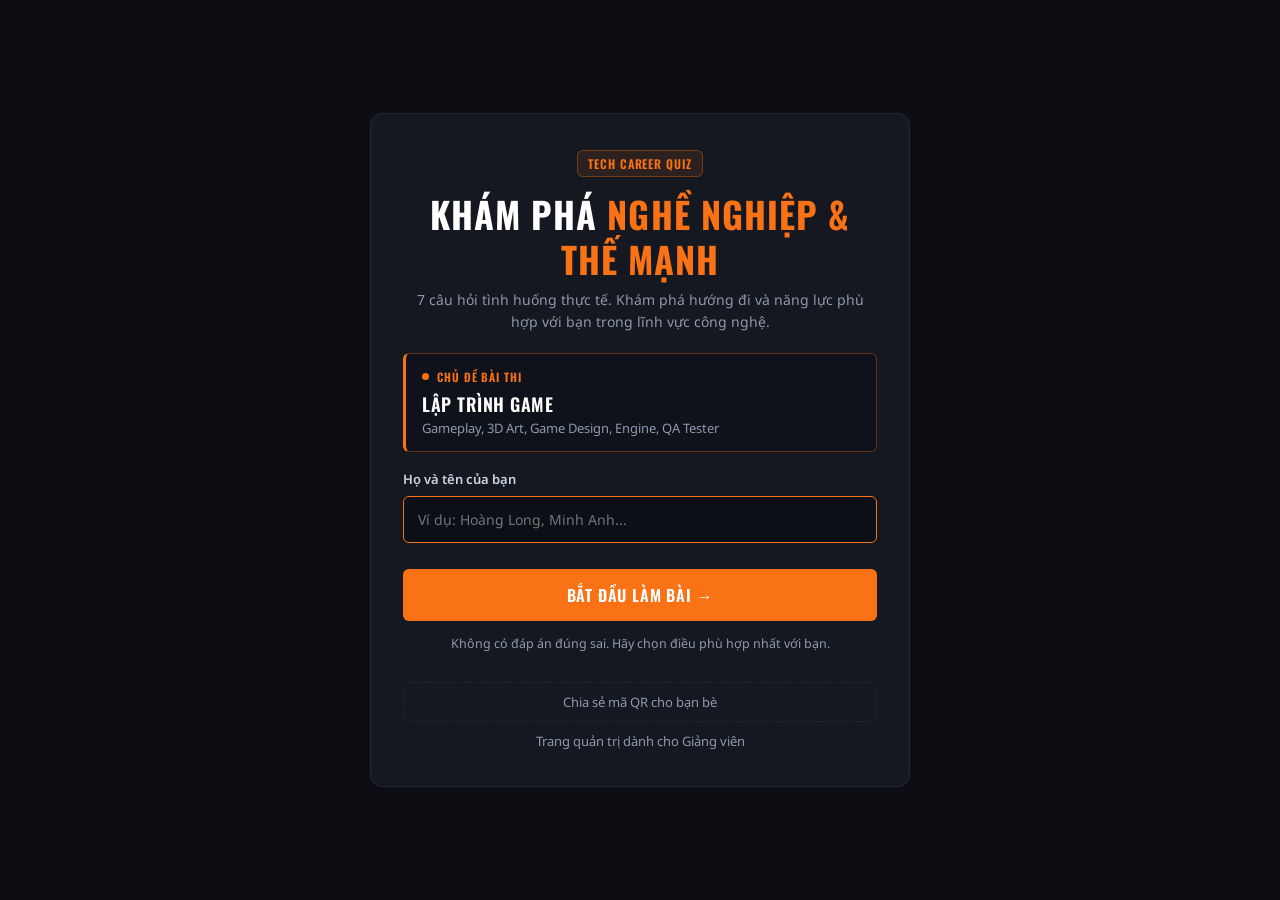
==== commit 23a63b91: "style: apply Google Fonts Oswald for titles and Noto Sans for content across website" ====
--- a/index.html
+++ b/index.html
@@ -7,7 +7,7 @@
   <link rel="stylesheet" href="css/style.css">
   <link rel="preconnect" href="https://fonts.googleapis.com">
   <link rel="preconnect" href="https://fonts.gstatic.com" crossorigin>
-  <link href="https://fonts.googleapis.com/css2?family=Plus+Jakarta+Sans:wght@400;500;600;700;800&display=swap" rel="stylesheet">
+  <link href="https://fonts.googleapis.com/css2?family=Noto+Sans:wght@400;500;600;700&family=Oswald:wght@500;600;700&display=swap" rel="stylesheet">
 </head>
 <body>
   <main class="shell">
--- a/css/style.css
+++ b/css/style.css
@@ -1,6 +1,9 @@
 /* =========================================================
    TECH CAREER MULTIVERSE — MINIMAL DARK & ORANGE THEME
+   Fonts: Oswald (Headings & Badges), Noto Sans (Body & UI)
    ========================================================= */
+
+@import url('https://fonts.googleapis.com/css2?family=Noto+Sans:wght@400;500;600;700&family=Oswald:wght@500;600;700&display=swap');
 
 * {
   box-sizing: border-box;
@@ -20,11 +23,13 @@
   --accent-border: rgba(249, 115, 22, 0.35);
   --radius: 12px;
   --radius-sm: 6px;
+  --font-heading: 'Oswald', sans-serif;
+  --font-body: 'Noto Sans', -apple-system, BlinkMacSystemFont, 'Segoe UI', Roboto, sans-serif;
 }
 
 body {
   margin: 0;
-  font-family: 'Plus Jakarta Sans', 'Outfit', Inter, -apple-system, BlinkMacSystemFont, 'Segoe UI', Roboto, sans-serif;
+  font-family: var(--font-body);
   background-color: var(--bg);
   color: var(--text);
   min-height: 100vh;
@@ -32,7 +37,15 @@
 }
 
 button, input, select {
-  font: inherit;
+  font-family: var(--font-body);
+}
+
+h1, h2, h3, h4, .badge, .eyebrow, .metric strong, .counter-badge, 
+.control-badge, .skills-title, .modal-track-badge, .btn-start, 
+.btn-primary, .secondary, .filter-pill, .active-room-pill b, 
+.banner-label, .admin-track-btn strong {
+  font-family: var(--font-heading);
+  letter-spacing: 0.03em;
 }
 
 .shell {
@@ -61,19 +74,19 @@
   background: var(--accent-subtle);
   border: 1px solid var(--accent-border);
   border-radius: var(--radius-sm);
-  font-size: 11px;
+  font-size: 12px;
+  font-weight: 600;
+  letter-spacing: 0.08em;
+  color: var(--accent);
+  text-transform: uppercase;
+}
+
+h1 {
+  font-size: clamp(26px, 5.5vw, 36px);
   font-weight: 700;
-  letter-spacing: 0.08em;
-  color: var(--accent);
-  text-transform: uppercase;
-}
-
-h1 {
-  font-size: clamp(24px, 5vw, 32px);
-  font-weight: 800;
   line-height: 1.25;
   margin: 14px 0 8px;
-  letter-spacing: -0.02em;
+  text-transform: uppercase;
   color: #ffffff;
 }
 
@@ -83,7 +96,7 @@
 
 .hero-sub {
   color: var(--muted);
-  line-height: 1.5;
+  line-height: 1.55;
   font-size: 14px;
   margin: 0 0 20px;
 }
@@ -130,8 +143,10 @@
   margin-top: 10px;
   background: var(--accent);
   color: #ffffff;
-  font-weight: 700;
-  font-size: 14px;
+  font-weight: 600;
+  font-size: 16px;
+  text-transform: uppercase;
+  letter-spacing: 0.05em;
   cursor: pointer;
   transition: background-color 0.15s ease;
 }
@@ -146,7 +161,7 @@
 }
 
 .tiny {
-  font-size: 12px;
+  font-size: 12.5px;
   color: var(--muted);
   margin-top: 14px;
 }
@@ -159,7 +174,7 @@
 }
 
 .admin-link {
-  font-size: 12.5px;
+  font-size: 13px;
   color: var(--muted);
   text-decoration: none;
 }
@@ -197,9 +212,9 @@
 }
 
 .banner-label {
-  font-size: 10.5px;
-  font-weight: 700;
-  letter-spacing: 0.06em;
+  font-size: 11.5px;
+  font-weight: 600;
+  letter-spacing: 0.08em;
   color: var(--accent);
   text-transform: uppercase;
 }
@@ -210,14 +225,15 @@
 
 .banner-text h3 {
   margin: 0 0 2px;
-  font-size: 16px;
-  font-weight: 700;
+  font-size: 18px;
+  font-weight: 600;
+  text-transform: uppercase;
   color: #fff;
 }
 
 .banner-text p {
   margin: 0;
-  font-size: 12.5px;
+  font-size: 13px;
   color: var(--muted);
   line-height: 1.4;
 }
@@ -241,7 +257,7 @@
 
 .user-chip {
   font-size: 13px;
-  font-weight: 600;
+  font-weight: 500;
   color: #cbd5e1;
 }
 
@@ -255,13 +271,13 @@
   align-items: center;
   justify-content: space-between;
   color: var(--muted);
-  font-size: 12.5px;
+  font-size: 13px;
 }
 
 .counter-badge {
-  font-weight: 700;
-  color: var(--accent);
-  font-size: 12.5px;
+  font-weight: 600;
+  color: var(--accent);
+  font-size: 14px;
 }
 
 .progress {
@@ -285,16 +301,16 @@
 }
 
 .question-box h2 {
-  font-size: 17px;
+  font-size: 18px;
   line-height: 1.5;
   margin: 0;
-  font-weight: 700;
+  font-weight: 600;
   color: #ffffff;
 }
 
 .q-num {
   color: var(--accent);
-  font-weight: 700;
+  font-weight: 600;
 }
 
 .answers {
@@ -310,13 +326,13 @@
   border-radius: var(--radius-sm);
   padding: 13px 15px;
   font-weight: 500;
-  font-size: 13.5px;
+  font-size: 14px;
   color: #e2e8f0;
   cursor: pointer;
   display: flex;
   align-items: flex-start;
   gap: 10px;
-  line-height: 1.4;
+  line-height: 1.45;
   transition: border-color 0.15s ease, background 0.15s ease;
 }
 
@@ -329,13 +345,14 @@
   display: inline-flex;
   align-items: center;
   justify-content: center;
-  width: 20px;
-  height: 20px;
+  width: 22px;
+  height: 22px;
   border-radius: 4px;
   background: #1f2433;
   color: var(--accent);
-  font-size: 11px;
+  font-size: 12px;
   font-weight: 700;
+  font-family: var(--font-heading);
   flex-shrink: 0;
   margin-top: 1px;
 }
@@ -358,7 +375,7 @@
 }
 
 .user-greeting {
-  font-size: 12.5px;
+  font-size: 13px;
   color: var(--muted);
 }
 
@@ -368,30 +385,30 @@
 
 .eyebrow {
   text-transform: uppercase;
-  font-size: 11px;
-  font-weight: 700;
+  font-size: 12px;
+  font-weight: 600;
   letter-spacing: 0.1em;
   color: var(--accent);
-  margin: 0 0 6px;
+  margin: 0 0 4px;
 }
 
 .result-card h1 {
-  font-size: 26px;
+  font-size: clamp(28px, 6vw, 36px);
   margin: 0 0 4px;
   color: #ffffff;
 }
 
 .result-sub {
-  font-size: 13.5px;
-  font-weight: 600;
+  font-size: 14px;
+  font-weight: 500;
   color: var(--muted);
   margin: 0 0 16px;
 }
 
 .result-desc {
   color: #cbd5e1;
-  font-size: 13.5px;
-  line-height: 1.55;
+  font-size: 14px;
+  line-height: 1.6;
   text-align: left;
   background: #0f121a;
   border: 1px solid var(--card-border);
@@ -412,10 +429,11 @@
 
 .skills-title {
   display: block;
-  font-size: 12px;
-  font-weight: 700;
+  font-size: 13px;
+  font-weight: 600;
   color: #f1f5f9;
   margin-bottom: 8px;
+  text-transform: uppercase;
 }
 
 .skills-pills {
@@ -429,8 +447,8 @@
   background: #181d2a;
   border: 1px solid #282f42;
   color: #cbd5e1;
-  font-size: 11.5px;
-  font-weight: 600;
+  font-size: 12px;
+  font-weight: 500;
   padding: 3px 9px;
   border-radius: 4px;
 }
@@ -448,18 +466,18 @@
 
 .advice-content strong {
   display: block;
-  font-size: 12px;
+  font-size: 12.5px;
   color: var(--accent);
   margin-bottom: 4px;
   text-transform: uppercase;
-  letter-spacing: 0.05em;
+  letter-spacing: 0.06em;
 }
 
 .advice-content p {
   margin: 0;
-  font-size: 13px;
+  font-size: 13.5px;
   color: #cbd5e1;
-  line-height: 1.45;
+  line-height: 1.5;
 }
 
 /* Score Section */
@@ -469,10 +487,11 @@
 }
 
 .score-section h3 {
-  font-size: 13px;
-  font-weight: 700;
+  font-size: 14px;
+  font-weight: 600;
   color: var(--muted);
   margin: 0 0 10px;
+  text-transform: uppercase;
 }
 
 .score-list {
@@ -487,7 +506,7 @@
 .score-head {
   display: flex;
   justify-content: space-between;
-  font-size: 12.5px;
+  font-size: 13px;
   margin-bottom: 4px;
   color: #e2e8f0;
 }
@@ -532,14 +551,15 @@
   align-items: center;
   gap: 16px;
   flex-wrap: wrap;
-  margin-bottom: 20px;
+  margin-bottom: 18px;
   padding-bottom: 16px;
   border-bottom: 1px solid var(--line);
 }
 
 .admin header h1 {
-  font-size: 26px;
+  font-size: 28px;
   margin: 6px 0;
+  letter-spacing: 0.02em;
 }
 
 .secondary {
@@ -550,7 +570,7 @@
   border-radius: var(--radius-sm);
   padding: 8px 14px;
   margin: 0;
-  font-size: 12.5px;
+  font-size: 13px;
   font-weight: 600;
   cursor: pointer;
   transition: background 0.15s, border-color 0.15s;
@@ -561,27 +581,87 @@
   border-color: #383f55;
 }
 
-/* Admin Track Selector Panel */
-.admin-control-card {
+/* =========================================================
+   COLLAPSIBLE BOX SYSTEM (BOX 1 & BOX 2)
+   ========================================================= */
+.collapsible {
   background: var(--card);
   border: 1px solid var(--card-border);
   border-radius: var(--radius);
-  padding: 18px 20px;
-  margin-bottom: 18px;
-}
-
-.control-header {
+  padding: 16px 20px;
+  margin-bottom: 16px;
+  transition: border-color 0.15s ease;
+}
+
+.collapsible-header {
   display: flex;
   justify-content: space-between;
+  align-items: center;
+  gap: 12px;
+  cursor: pointer;
+  user-select: none;
+}
+
+.header-left {
+  display: flex;
   align-items: center;
   gap: 10px;
   flex-wrap: wrap;
-  margin-bottom: 8px;
-}
-
+}
+
+.btn-toggle {
+  width: 24px;
+  height: 24px;
+  min-width: 24px;
+  border-radius: 4px;
+  background: #0f121a;
+  border: 1px solid var(--card-border);
+  color: var(--muted);
+  display: inline-flex;
+  align-items: center;
+  justify-content: center;
+  cursor: pointer;
+  padding: 0;
+  margin: 0;
+  transition: all 0.15s ease;
+}
+
+.btn-toggle:hover {
+  border-color: var(--accent);
+  color: var(--accent);
+  background: #191e2b;
+}
+
+.toggle-icon::before {
+  content: "−";
+  font-size: 15px;
+  font-weight: 700;
+  line-height: 1;
+}
+
+.collapsible.collapsed .toggle-icon::before {
+  content: "+";
+}
+
+.collapsible-body {
+  max-height: 480px;
+  opacity: 1;
+  overflow: hidden;
+  transition: max-height 0.25s cubic-bezier(0.4, 0, 0.2, 1), opacity 0.2s ease, margin-top 0.2s ease;
+  margin-top: 14px;
+}
+
+.collapsible.collapsed .collapsible-body {
+  max-height: 0;
+  opacity: 0;
+  margin-top: 0;
+  pointer-events: none;
+}
+
+/* Specific elements inside Box 1 */
 .control-badge {
-  font-size: 11px;
-  font-weight: 700;
+  font-size: 12px;
+  font-weight: 600;
   color: var(--accent);
   letter-spacing: 0.06em;
 }
@@ -592,20 +672,21 @@
   gap: 6px;
   background: #0f121a;
   border: 1px solid var(--card-border);
-  padding: 4px 10px;
-  border-radius: var(--radius-sm);
-  font-size: 12px;
+  padding: 3px 9px;
+  border-radius: var(--radius-sm);
+  font-size: 12.5px;
   color: #cbd5e1;
 }
 
 .active-room-pill b {
   color: var(--accent);
+  font-size: 13px;
 }
 
 .control-desc {
   font-size: 13px;
   color: var(--muted);
-  margin: 0 0 14px;
+  margin: 0 0 12px;
 }
 
 .admin-track-selector {
@@ -654,7 +735,8 @@
 
 .btn-text strong {
   display: block;
-  font-size: 13.5px;
+  font-size: 15px;
+  font-weight: 600;
   color: #fff;
   margin-bottom: 2px;
 }
@@ -665,21 +747,103 @@
 
 .btn-text small {
   display: block;
-  font-size: 11px;
-  color: var(--muted);
-  line-height: 1.3;
+  font-size: 11.5px;
+  color: var(--muted);
+  line-height: 1.35;
 }
 
 .btn-check {
   display: none;
-  font-size: 10px;
-  font-weight: 700;
+  font-size: 11px;
+  font-weight: 600;
   color: var(--accent);
   align-self: flex-start;
+  text-transform: uppercase;
 }
 
 .admin-track-btn.active .btn-check {
   display: inline-block;
+}
+
+/* Specific elements inside Box 2 (QR Card) */
+.qr-summary-text {
+  font-size: 12.5px;
+  color: var(--muted);
+}
+
+.qr-inner-flex {
+  display: flex;
+  align-items: center;
+  gap: 16px;
+  flex-wrap: wrap;
+}
+
+.qr-container {
+  background: #fff;
+  padding: 6px;
+  border-radius: var(--radius-sm);
+  display: inline-flex;
+  justify-content: center;
+  align-items: center;
+}
+
+.qr-container img, .qr-container canvas {
+  display: block;
+  max-width: 100%;
+  height: auto;
+}
+
+.qr-info {
+  flex: 1;
+  min-width: 220px;
+}
+
+.qr-info h3 {
+  margin: 0 0 4px;
+  font-size: 16px;
+  font-weight: 600;
+  color: #fff;
+}
+
+.qr-info p {
+  margin: 0 0 8px;
+  font-size: 13px;
+  color: var(--muted);
+}
+
+.qr-url-badge {
+  display: inline-block;
+  padding: 4px 8px;
+  background: #0a0c12;
+  border: 1px solid var(--card-border);
+  border-radius: 4px;
+  font-family: monospace;
+  font-size: 11.5px;
+  color: var(--accent);
+  word-break: break-all;
+  margin-bottom: 8px;
+}
+
+.qr-actions {
+  display: flex;
+  gap: 6px;
+  flex-wrap: wrap;
+  align-items: center;
+}
+
+.btn-sm {
+  padding: 6px 10px;
+  font-size: 12px;
+}
+
+.qr-ip-input {
+  padding: 6px 10px;
+  font-size: 12px;
+  border-radius: var(--radius-sm);
+  border: 1px solid var(--card-border);
+  background: #090b10;
+  color: #fff;
+  width: 150px;
 }
 
 /* Filter Section */
@@ -688,7 +852,7 @@
   border: 1px solid var(--card-border);
   border-radius: var(--radius);
   padding: 12px 16px;
-  margin-bottom: 18px;
+  margin-bottom: 16px;
   display: flex;
   align-items: center;
   gap: 12px;
@@ -696,7 +860,7 @@
 }
 
 .filter-title {
-  font-size: 12.5px;
+  font-size: 13px;
   font-weight: 600;
   color: var(--muted);
 }
@@ -711,7 +875,7 @@
   width: auto;
   margin: 0;
   padding: 5px 12px;
-  font-size: 12px;
+  font-size: 13px;
   font-weight: 600;
   border-radius: var(--radius-sm);
   background: #0f121a;
@@ -737,7 +901,7 @@
   display: grid;
   grid-template-columns: 1fr;
   gap: 12px;
-  margin-bottom: 18px;
+  margin-bottom: 16px;
 }
 
 @media(min-width: 720px) {
@@ -763,7 +927,8 @@
 
 .metric strong {
   display: block;
-  font-size: 22px;
+  font-size: 26px;
+  font-weight: 700;
   margin-top: 6px;
   color: #fff;
 }
@@ -781,8 +946,9 @@
 
 .panel h2 {
   margin: 0 0 14px;
-  font-size: 16px;
-  font-weight: 700;
+  font-size: 18px;
+  font-weight: 600;
+  text-transform: uppercase;
 }
 
 .dash-row {
@@ -794,7 +960,7 @@
   justify-content: space-between;
   gap: 10px;
   margin-bottom: 5px;
-  font-size: 13px;
+  font-size: 13.5px;
 }
 
 .dash-bar {
@@ -810,86 +976,6 @@
   background: var(--accent);
   border-radius: 4px;
   transition: width 0.2s ease;
-}
-
-/* QR Code & Modal */
-.qr-card {
-  display: flex;
-  align-items: center;
-  gap: 18px;
-  background: var(--card);
-  border: 1px solid var(--card-border);
-  border-radius: var(--radius);
-  padding: 16px 18px;
-  margin-bottom: 18px;
-  flex-wrap: wrap;
-}
-
-.qr-container {
-  background: #fff;
-  padding: 6px;
-  border-radius: var(--radius-sm);
-  display: inline-flex;
-  justify-content: center;
-  align-items: center;
-}
-
-.qr-container img, .qr-container canvas {
-  display: block;
-  max-width: 100%;
-  height: auto;
-}
-
-.qr-info {
-  flex: 1;
-  min-width: 220px;
-}
-
-.qr-info h3 {
-  margin: 0 0 4px;
-  font-size: 15px;
-  color: #fff;
-}
-
-.qr-info p {
-  margin: 0 0 8px;
-  font-size: 12.5px;
-  color: var(--muted);
-}
-
-.qr-url-badge {
-  display: inline-block;
-  padding: 4px 8px;
-  background: #0a0c12;
-  border: 1px solid var(--card-border);
-  border-radius: 4px;
-  font-family: monospace;
-  font-size: 11.5px;
-  color: var(--accent);
-  word-break: break-all;
-  margin-bottom: 8px;
-}
-
-.qr-actions {
-  display: flex;
-  gap: 6px;
-  flex-wrap: wrap;
-  align-items: center;
-}
-
-.btn-sm {
-  padding: 6px 10px;
-  font-size: 11.5px;
-}
-
-.qr-ip-input {
-  padding: 6px 10px;
-  font-size: 11.5px;
-  border-radius: var(--radius-sm);
-  border: 1px solid var(--card-border);
-  background: #090b10;
-  color: #fff;
-  width: 150px;
 }
 
 /* Modal */
@@ -956,8 +1042,8 @@
   background: var(--accent-subtle);
   border: 1px solid var(--accent-border);
   color: var(--accent);
-  font-size: 12.5px;
-  font-weight: 700;
+  font-size: 14px;
+  font-weight: 600;
   padding: 4px 12px;
   border-radius: var(--radius-sm);
   margin: 4px 0 10px;
@@ -968,7 +1054,7 @@
   background: none;
   border: 1px dashed var(--card-border);
   color: var(--muted);
-  font-size: 12.5px;
+  font-size: 13px;
   padding: 10px;
   border-radius: var(--radius-sm);
   cursor: pointer;
@@ -988,8 +1074,8 @@
   gap: 6px;
   padding: 3px 8px;
   border-radius: var(--radius-sm);
-  font-size: 11.5px;
-  font-weight: 600;
+  font-size: 12px;
+  font-weight: 500;
   background: #0f121a;
   border: 1px solid var(--card-border);
   margin-top: 4px;
@@ -1055,7 +1141,7 @@
 
 .person-name {
   font-weight: 600;
-  font-size: 13.5px;
+  font-size: 14px;
   color: #fff;
   white-space: nowrap;
   overflow: hidden;
@@ -1064,7 +1150,7 @@
 
 .track-tag {
   display: inline-block;
-  font-size: 10.5px;
+  font-size: 11px;
   font-weight: 600;
   background: #0f121a;
   border: 1px solid var(--card-border);
@@ -1074,7 +1160,7 @@
 }
 
 .person-time {
-  font-size: 11px;
+  font-size: 11.5px;
   color: var(--muted);
   display: block;
   margin-top: 2px;
@@ -1085,7 +1171,7 @@
   border-radius: 4px;
   background: #0f121a;
   border: 1px solid var(--accent-border);
-  font-size: 11.5px;
+  font-size: 12px;
   font-weight: 600;
   color: var(--accent);
   white-space: nowrap;
